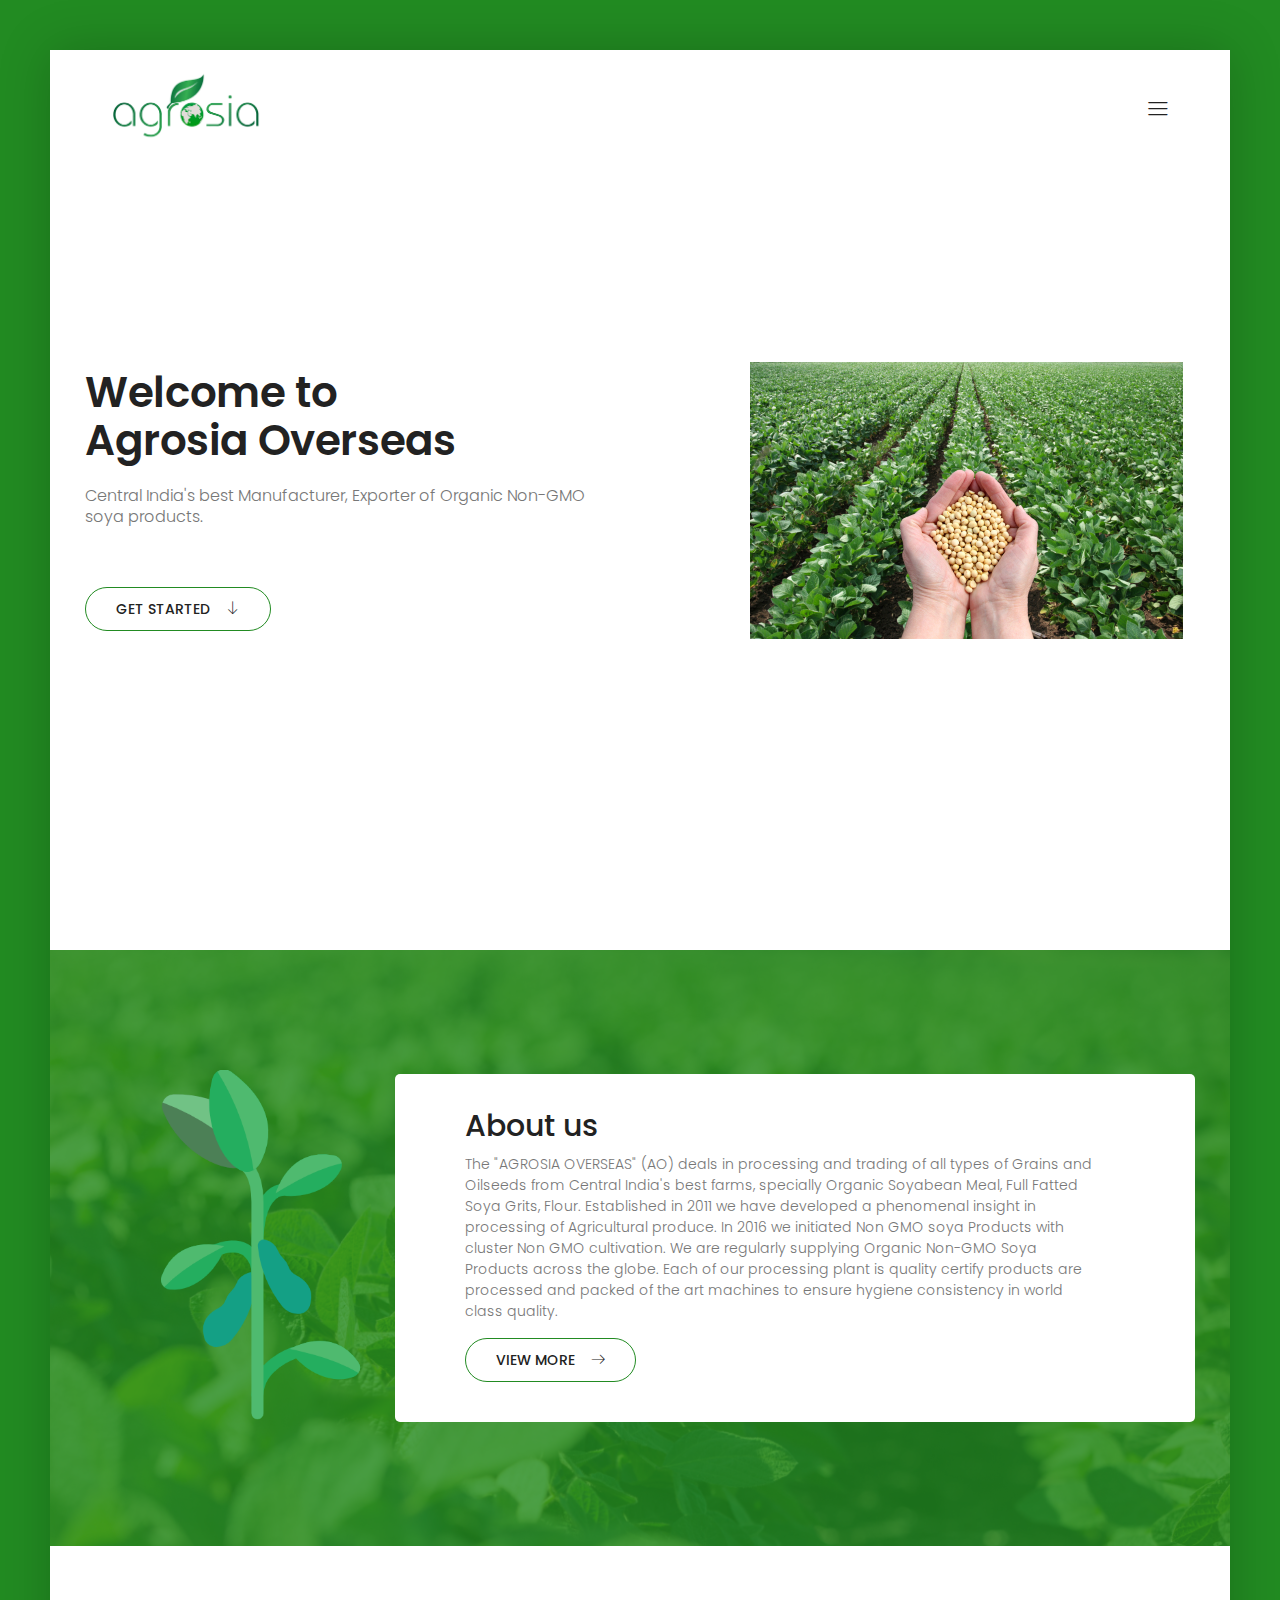
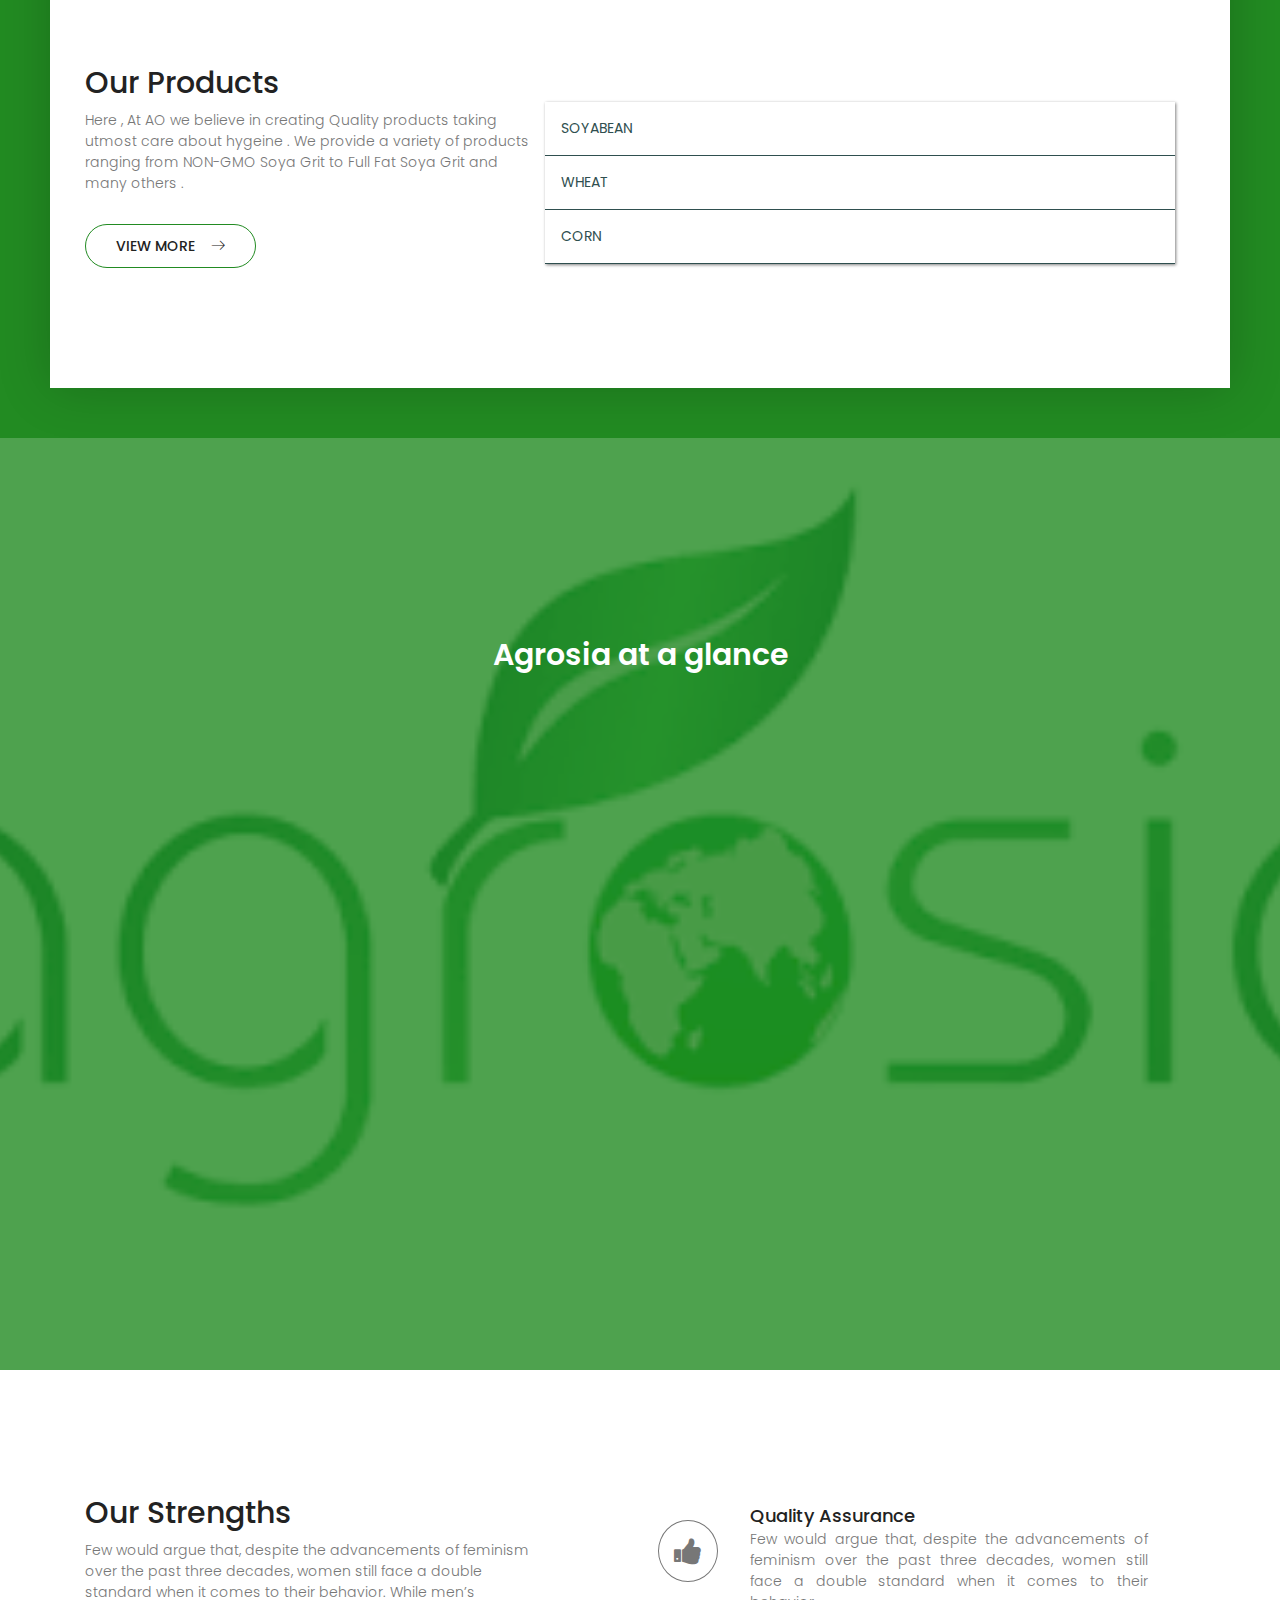
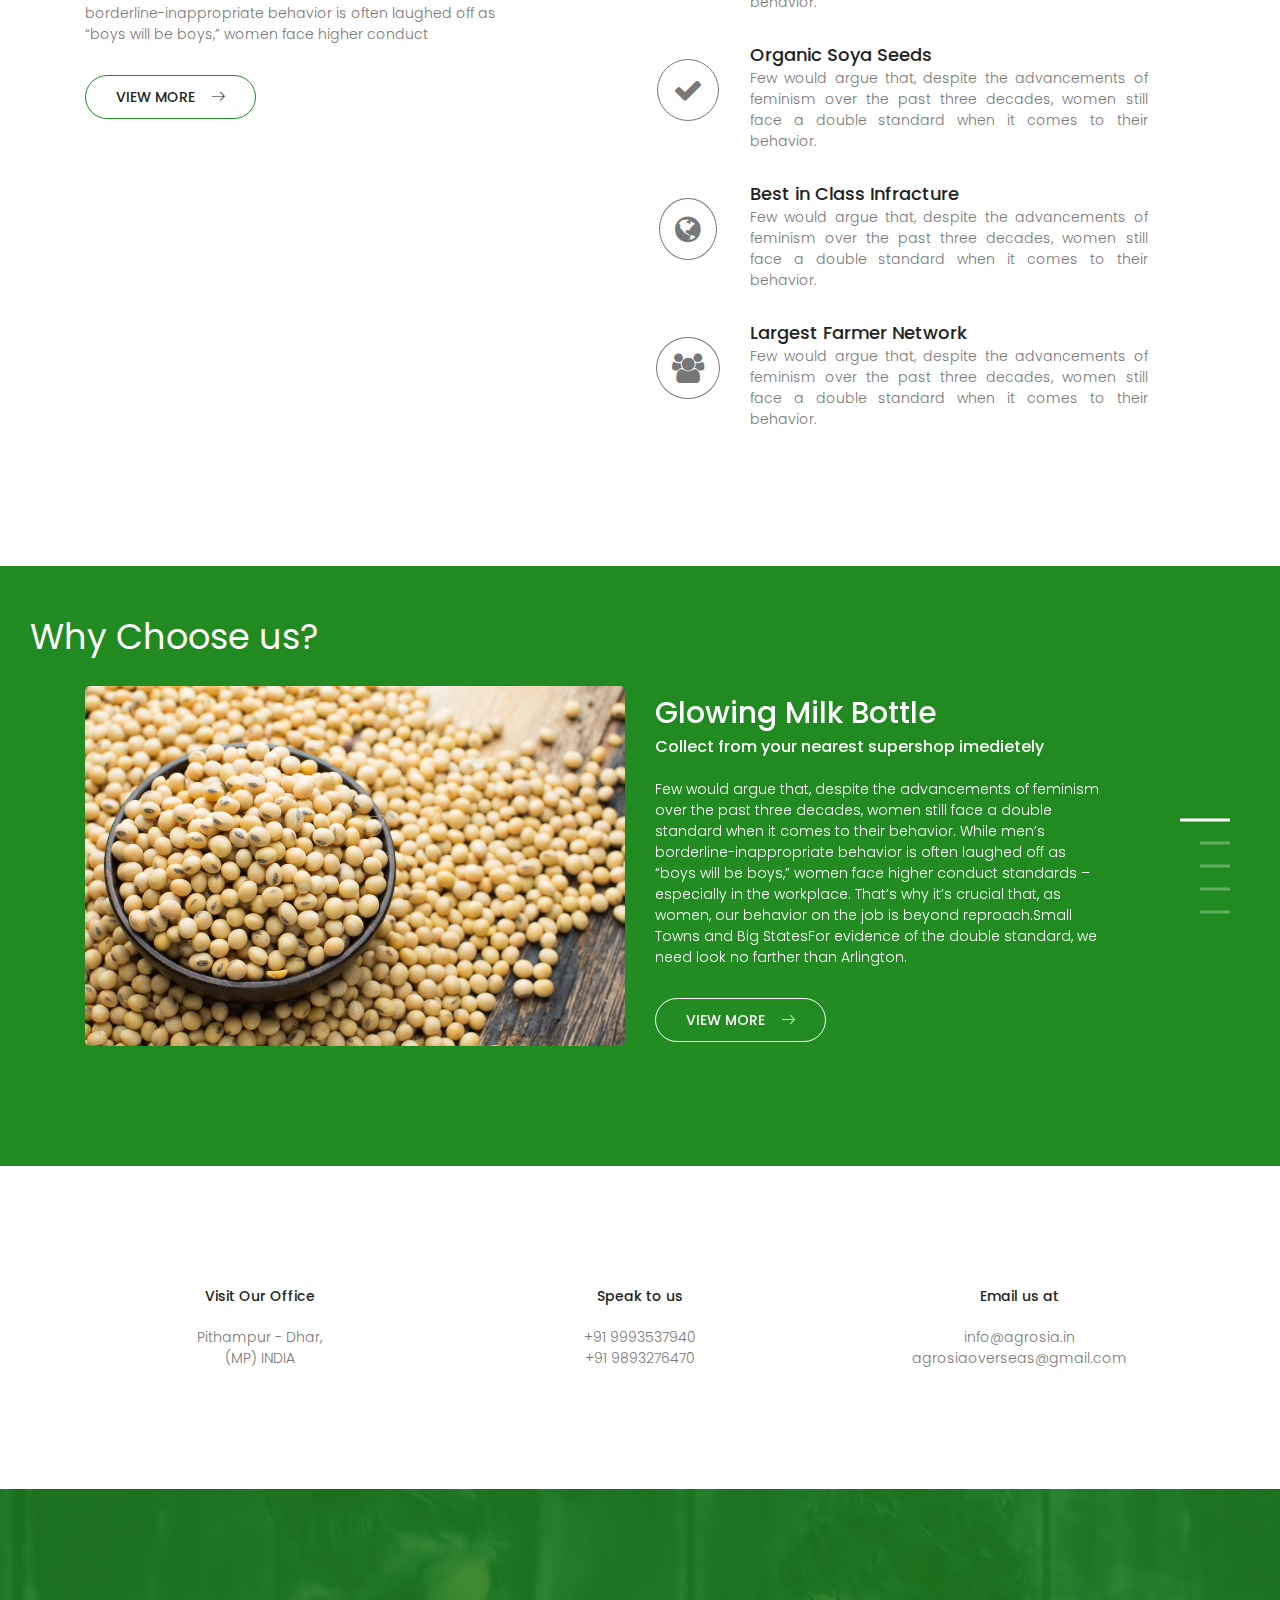
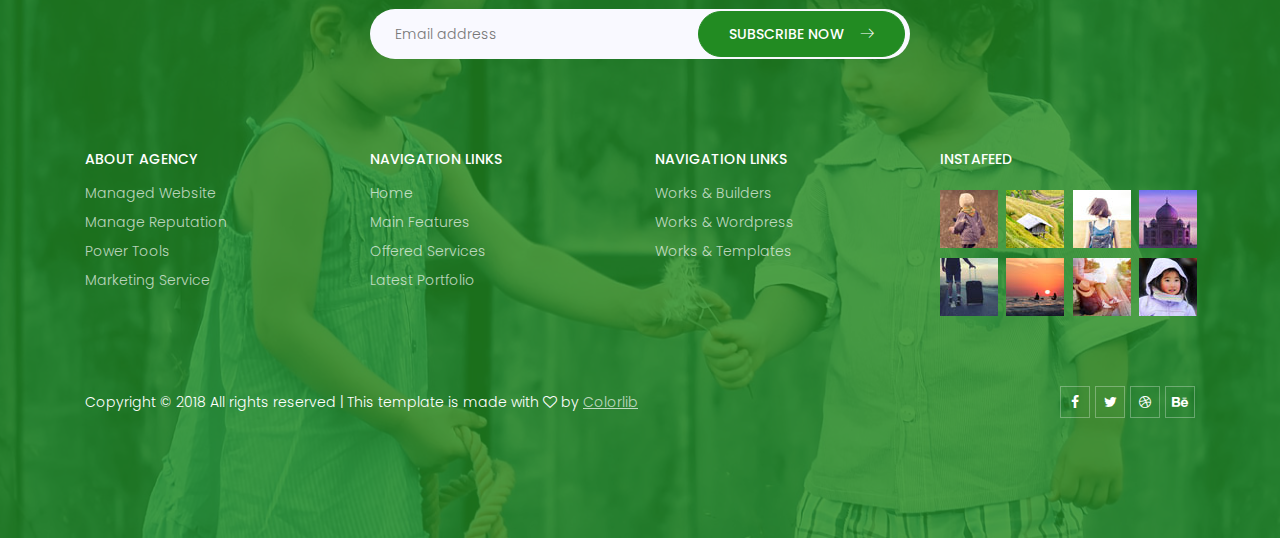
==== index.html @ 0eeaf1f5 "initial change" ====
<!DOCTYPE html>
<html>

<head>
    <!-- Mobile Specific Meta -->
    <meta name="viewport" content="width=device-width, initial-scale=1, user-scalable=0, shrink-to-fit=no">
    <!-- Favicon-->
    <link rel="shortcut icon" href="img/fav.png">
    <!-- Author Meta -->
    <meta name="author" content="CodePixar">
    <!-- Meta Description -->
    <meta name="description" content="">
    <!-- Meta Keyword -->
    <meta name="keywords" content="">
    <!-- meta character set -->
    <meta charset="UTF-8">
    <!-- Site Title -->
    <title>Agrosia Overseas - Organic Soya Products</title>

    <link href="https://fonts.googleapis.com/css?family=Poppins:100,300,500" rel="stylesheet">
    <!--
		CSS
		============================================= -->
    <link rel="stylesheet" href="css/linearicons.css">
    <link rel="stylesheet" href="css/owl.carousel.css">
    <link rel="stylesheet" href="css/font-awesome.min.css">
    <link rel="stylesheet" href="css/nice-select.css">
    <link rel="stylesheet" href="css/magnific-popup.css">
    <link rel="stylesheet" href="css/bootstrap.css">
    <link rel="stylesheet" href="css/main.css">
    <link rel="stylesheet" href="css/styles.css">
</head>

<body class="dup-body">
    <div class="dup-body-wrap">
        <!-- Start Header Area -->
        <header class="default-header">
            <div class="header-wrap">
                <div class="header-top d-flex justify-content-between align-items-center">
                    <div>
                        <a href="index.html"><img src="img/logo/agrosia.png" class="logo" alt=""></a>
                    </div>
                    <div class="main-menubar d-flex align-items-center">
                        <nav class="hide">
                            <a href="index.html">Home</a>
                            <a href="about.html">About us</a>
                            <a href="products.html">Our Products</a>
                            <a href="certifications.html">Certifications</a>
                            <a href="generic.html">Generic</a>
                            <a href="elements.html">Elements</a>
                        </nav>
                        <div class="menu-bar"><span class="lnr lnr-menu"></span></div>
                    </div>
                </div>
            </div>
        </header>
        <!-- End Header Area -->
        <!-- Start Banner Area -->
        <section class="banner-area relative">
            <div class="overlay overlay-bg"></div>
            <div class="container">
                <div class="row fullscreen align-items-center justify-content-between">
                    <div class="col-lg-6 col-md-7 col-sm-8">
                        <div class="banner-content">
                            <h1>Welcome to <br> Agrosia Overseas</h1>
                            <p>Central India's best Manufacturer, Exporter of Organic Non-GMO soya products.</p>
                            <a href="#started" class="primary-btn">Get Started<span class="lnr lnr-arrow-down"></span></a>
                        </div>
                    </div>
                    <div class="col-lg-5 col-md-5 col-sm-4">
                        <img src="img/soyabean/Hand-holding-soybeans.jpg" alt="" class="img-fluid">
                    </div>
                </div>
            </div>
        </section>
        <!-- End Banner Area -->
        <!-- Start studio Area -->
        <section class="section-gap studio-area" id="started">
            <div class="overlay overlay-bg"></div>
            <div class="container">
                <div class="row align-items-center">
                    <div class="col-md-4 col-sm-6 text-center">
                        <div class="studio-thumb">
                            <img src="img/icon/soybean.png" class="img-fluid" alt="">
                        </div>
                    </div>
                    <div class="col-md-8 col-sm-6">
                        <div class="studio-content">
                            <h2>About us</h2>
                            <p>The "AGROSIA OVERSEAS" (AO) deals in processing and trading of all types of Grains and Oilseeds from Central India's best farms, specially Organic Soyabean Meal, Full Fatted Soya Grits, Flour. Established in 2011 we have developed
                                a phenomenal insight in processing of Agricultural produce. In 2016 we initiated Non GMO soya Products with cluster Non GMO cultivation. We are regularly supplying Organic Non-GMO Soya Products across the globe. Each of
                                our processing plant is quality certify products are processed and packed of the art machines to ensure hygiene consistency in world class quality. </p>
                            <a href="about.html" class="primary-btn">View More<span class="lnr lnr-arrow-right"></span></a>
                        </div>
                    </div>
                </div>
            </div>
        </section>
        <!-- End studio Area -->
        <!-- Start Achivement Area -->
        <section class="section-gap achivement-area">
            <div class="container">
                <div class="row align-items-center">
                    <div class="col-lg-5">
                        <div class="achivement-content">
                            <h2>Our Products</h2>
                            <p class="mb-30">Here , At AO we believe in creating Quality products taking utmost care about hygeine . We provide a variety of products ranging from NON-GMO Soya Grit to Full Fat Soya Grit and many others . </p>
                            <a href="products.html" class="primary-btn">View More<span class="lnr lnr-arrow-right"></span></a>
                        </div>
                    </div>
                    <!-- <div class="col-lg-6">
                        <div class="total-achivement">
                            <div class="row">
                                <div class="col-md-4 col-sm-6">
                                    <div class="single-achivement">
                                        <a href="#" class="achivement-link">
                                            <i class="fa fa-behance"></i>
                                        </a>
                                        <h6><a href="#">Full Fat Soya Grits</a></h6>
                                    </div>
                                </div>

                            </div> -->


                    <!---ACCORDION-->
                    <div class="accordion">
                        <div class="accordion-card">
                            <div class="accordion-heading" id='1' onclick="toggleacc(this)">SOYABEAN</div>
                            <div class="accordion-content" id="accordionCard1">
                                <ul>
                                    <li>Full Fat Soya Grits</li>
                                    <hr>
                                    <li>Deffated Soya Grits</li>
                                    <hr>
                                    <li>Full Fat Soya Flour</li>
                                    <hr>
                                    <li>Deffated Soya Flour</li>
                                    <hr>
                                    <li>Organic Soyabean Meal</li>
                                    <hr>
                                    <li>Organic Soyabean Graded</li>
                                    <hr>
                                    <li>Soya Crude Oil</li>
                                    <hr>
                                    <li>Soya Chunks</li>
                                    <hr>
                                    <li>Soya TVP</li>
                                    <hr>
                                    <li>Soya nuggets</li>

                                </ul>
                            </div>
                        </div>
                        <div class="accordion-card">
                            <div class="accordion-heading" id='2' onclick="toggleacc(this)">WHEAT</div>
                            <div class=" accordion-content " id="accordionCard2 ">
                                <ul>
                                    <li>Organic Wheat Grits</li>
                                    <hr>
                                    <li>Organic Wheat Graded</li>
                                    <hr>
                                    <li>Whole Graded Wheat </li>

                                </ul>
                            </div>
                        </div>
                        <div class="accordion-card ">
                            <div class="accordion-heading " id='3' onclick="toggleacc(this)">CORN</div>
                            <div class="accordion-content" id="accordionCard3">
                                <ul>
                                    <li>Corn Grits</li>
                                    <hr>
                                    <li>Crack Corn</li>

                                </ul>
                            </div>
                        </div>

                    </div>
                </div>
            </div>
    </div>
    </section>
    <!-- End Achivement Area -->
    <!-- Start Video Area -->
    <section class="video-area">
        <div class="overlay overlay-bg"></div>
        <div class="container">
            <div class="video-content">
                <h3 class="h2 text-white">Agrosia at a glance</h3><br>
                <iframe width="824" height="472" src="https://www.youtube.com/embed/sKYngL51MMc" frameborder="0" allow="accelerometer; autoplay; encrypted-media; gyroscope; picture-in-picture" allowfullscreen></iframe>
            </div>
        </div>
    </section>
    <!-- End Video Area -->
    <!-- Start Skill Area -->
    <section class="section-gap skill-area">
        <div class="container">
            <div class="row justify-content-between">
                <div class="col-lg-5">
                    <div class="skill-content">
                        <h2>Our Strengths</h2>
                        <p class="mb-30">Few would argue that, despite the advancements of feminism over the past three decades, women still face a double standard when it comes to their behavior. While men’s borderline-inappropriate behavior is often laughed off as “boys
                            will be boys,” women face higher conduct </p>
                        <a href="#" class="primary-btn">View More<span class="lnr lnr-arrow-right"></span></a>
                        <br><br>
                    </div>
                </div>
                <div class="col-lg-6">
                    <div class="row">
                        <div class='box-hov'>
                            <div class="col-lg-2 col-3" style="padding: 0px;text-align: center;padding-top: 30px">
                                <span style="padding: 15px;border: 1px solid;border-radius: 50%;font-size: 30px" class="fa fa-thumbs-up icon-hov"></span>
                            </div>
                            <div class="col-lg-9 col-9" style="text-align:justify">
                                <div style="display:flex;padding-top: 12px;">
                                    <h4>Quality Assurance</h4>
                                </div>
                                <p>Few would argue that, despite the advancements of feminism over the past three decades, women still face a double standard when it comes to their behavior.</p>
                            </div>
                        </div>

                        <div class='box-hov'>
                            <div class="col-lg-2 col-3" style="padding: 0px;text-align: center;padding-top: 30px">
                                <span style="padding: 15px;border: 1px solid;border-radius: 50%;font-size: 30px" class="fa fa-check icon-hov"></span>
                            </div>
                            <div class="col-lg-9 col-9" style="text-align:justify">
                                <div style="display:flex;padding-top: 12px;">
                                    <h4>Organic Soya Seeds</h4>
                                </div>
                                <p>Few would argue that, despite the advancements of feminism over the past three decades, women still face a double standard when it comes to their behavior.</p>
                            </div>
                        </div>

                        <div class='box-hov'>
                            <div class="col-lg-2 col-3" style="padding: 0px;text-align: center;padding-top: 30px">
                                <span style="padding: 15px;border: 1px solid;border-radius: 50%;font-size: 30px" class="fa fa-globe icon-hov"></span>
                            </div>
                            <div class="col-lg-9 col-9" style="text-align:justify">
                                <div style="display:flex;padding-top: 12px;">
                                    <h4>Best in Class Infracture</h4>
                                </div>
                                <p>Few would argue that, despite the advancements of feminism over the past three decades, women still face a double standard when it comes to their behavior.</p>
                            </div>
                        </div>

                        <div class='box-hov'>
                            <div class="col-lg-2 col-3" style="padding: 0px;text-align: center;padding-top: 30px">
                                <span style="padding: 15px;border: 1px solid;border-radius: 50%;font-size: 30px" class="fa fa-group icon-hov"></span>
                            </div>
                            <div class="col-lg-9 col-9" style="text-align:justify">
                                <div style="display:flex;padding-top: 12px;">
                                    <h4>Largest Farmer Network</h4>
                                </div>
                                <p>Few would argue that, despite the advancements of feminism over the past three decades, women still face a double standard when it comes to their behavior.</p>
                            </div>
                        </div>
                    </div>
                </div>
            </div>
        </div>
    </section>
    <!-- End Skill Area -->
    <!-- Start Carousel Area -->
    <section class="section-gap carousel-area">
        <div class="overlay overlay-bg heading-choose">Why Choose us?</div>
        <div class="active-bottle-carousel">
            <div class="item">
                <div class="container">
                    <div class="row align-items-center">
                        <div class="col-xl-6 col-md-4">
                            <div class="carousel-thumb">
                                <img src="img/soyabean/close-up-soy-beans.jpg" alt="" class="img-fluid">
                            </div>
                        </div>
                        <div class="col-xl-5 col">
                            <div class="carousel-content">
                                <h2 class="text-white">Glowing Milk Bottle</h2>
                                <h5 class="text-white mb-20">Collect from your nearest supershop imedietely</h5>
                                <p class="text-white mb-30">Few would argue that, despite the advancements of feminism over the past three decades, women still face a double standard when it comes to their behavior. While men’s borderline-inappropriate behavior is often laughed
                                    off as “boys will be boys,” women face higher conduct standards – especially in the workplace. That’s why it’s crucial that, as women, our behavior on the job is beyond reproach.Small Towns and Big StatesFor evidence
                                    of the double standard, we need look no farther than Arlington.</p>
                                <a href="#" class="primary-btn white">View More<span class="lnr lnr-arrow-right"></span></a>
                            </div>
                        </div>
                    </div>
                </div>
            </div>
            <div class="item">
                <div class="container">
                    <div class="row align-items-center">
                        <div class="col-xl-6 col-md-4">
                            <div class="carousel-thumb">
                                <img src="img/soyabean/close-up-soy-beans.jpg" alt="" class="img-fluid">
                            </div>
                        </div>
                        <div class="col-xl-5 col">
                            <div class="carousel-content">
                                <h2 class="text-white">Glowing Milk Bottle</h2>
                                <h5 class="text-white mb-20">Collect from your nearest supershop imedietely</h5>
                                <p class="text-white mb-30">Few would argue that, despite the advancements of feminism over the past three decades, women still face a double standard when it comes to their behavior. While men’s borderline-inappropriate behavior is often laughed
                                    off as “boys will be boys,” women face higher conduct standards – especially in the workplace. That’s why it’s crucial that, as women, our behavior on the job is beyond reproach.Small Towns and Big StatesFor evidence
                                    of the double standard, we need look no farther than Arlington.</p>
                                <a href="#" class="primary-btn white">View More<span class="lnr lnr-arrow-right"></span></a>
                            </div>
                        </div>
                    </div>
                </div>
            </div>
            <div class="item">
                <div class="container">
                    <div class="row align-items-center">
                        <div class="col-xl-6 col-md-4">
                            <div class="carousel-thumb">
                                <img src="img/soyabean/close-up-soy-beans.jpg" alt="" class="img-fluid">
                            </div>
                        </div>
                        <div class="col-xl-5 col">
                            <div class="carousel-content">
                                <h2 class="text-white">Glowing Milk Bottle</h2>
                                <h5 class="text-white mb-20">Collect from your nearest supershop imedietely</h5>
                                <p class="text-white mb-30">Few would argue that, despite the advancements of feminism over the past three decades, women still face a double standard when it comes to their behavior. While men’s borderline-inappropriate behavior is often laughed
                                    off as “boys will be boys,” women face higher conduct standards – especially in the workplace. That’s why it’s crucial that, as women, our behavior on the job is beyond reproach.Small Towns and Big StatesFor evidence
                                    of the double standard, we need look no farther than Arlington.</p>
                                <a href="#" class="primary-btn white">View More<span class="lnr lnr-arrow-right"></span></a>
                            </div>
                        </div>
                    </div>
                </div>
            </div>
            <div class="item">
                <div class="container">
                    <div class="row align-items-center">
                        <div class="col-xl-6 col-md-4">
                            <div class="carousel-thumb">
                                <img src="img/soyabean/close-up-soy-beans.jpg" alt="" class="img-fluid">
                            </div>
                        </div>
                        <div class="col-xl-5 col">
                            <div class="carousel-content">
                                <h2 class="text-white">Glowing Milk Bottle</h2>
                                <h5 class="text-white mb-20">Collect from your nearest supershop imedietely</h5>
                                <p class="text-white mb-30">Few would argue that, despite the advancements of feminism over the past three decades, women still face a double standard when it comes to their behavior. While men’s borderline-inappropriate behavior is often laughed
                                    off as “boys will be boys,” women face higher conduct standards – especially in the workplace. That’s why it’s crucial that, as women, our behavior on the job is beyond reproach.Small Towns and Big StatesFor evidence
                                    of the double standard, we need look no farther than Arlington.</p>
                                <a href="#" class="primary-btn white">View More<span class="lnr lnr-arrow-right"></span></a>
                            </div>
                        </div>
                    </div>
                </div>
            </div>
            <div class="item">
                <div class="container">
                    <div class="row align-items-center">
                        <div class="col-xl-6 col-md-4">
                            <div class="carousel-thumb">
                                <img src="img/soyabean/close-up-soy-beans.jpg" alt="" class="img-fluid">
                            </div>
                        </div>
                        <div class="col-xl-5 col">
                            <div class="carousel-content">
                                <h2 class="text-white">Glowing Milk Bottle</h2>
                                <h5 class="text-white mb-20">Collect from your nearest supershop imedietely</h5>
                                <p class="text-white mb-30">Few would argue that, despite the advancements of feminism over the past three decades, women still face a double standard when it comes to their behavior. While men’s borderline-inappropriate behavior is often laughed
                                    off as “boys will be boys,” women face higher conduct standards – especially in the workplace. That’s why it’s crucial that, as women, our behavior on the job is beyond reproach.Small Towns and Big StatesFor evidence
                                    of the double standard, we need look no farther than Arlington.</p>
                                <a href="#" class="primary-btn white">View More<span class="lnr lnr-arrow-right"></span></a>
                            </div>
                        </div>
                    </div>
                </div>
            </div>


        </div>
    </section>
    <!-- End Carousel Area -->

    <!-- Start Contact Area -->
    <section class="contact-area">
        <div class="container">
            <div class="row">
                <div class="col-lg-4 col-md-6">
                    <div class="single-address text-center">
                        <h6>Visit Our Office</h6>
                        <p>Pithampur - Dhar,<br>(MP) INDIA</p>
                    </div>
                </div>
                <div class="col-lg-4 col-md-6">
                    <div class="single-address text-center">
                        <h6>Speak to us</h6>
                        <p><a href="tel:+91 9993537940">+91 9993537940</a> <br><a href="tel:+91 9893276470">+91 9893276470</a></p>
                    </div>
                </div>
                <div class="col-lg-4 col-md-6">
                    <div class="single-address text-center">
                        <h6>Email us at</h6>
                        <p><a href="mailto:info@agrosia.in">info@agrosia.in</a> <br>
                            <a href="mailto:agrosiaoverseas@gmail.com">agrosiaoverseas@gmail.com</a> <br>
                    </div>
                </div>
            </div>
        </div>
    </section>
    <!-- End Contact Area -->

    <!-- Start Subscription Area -->

    <!-- End Subscription Area -->

    <!-- Strat Footer Area -->
    <footer class="section-gap footer-widget-area">
        <div class="overlay overlay-bg"></div>
        <div class="container">
            <div class="subscription-area">
                <div class="row justify-content-center">
                    <div class="col-lg-6">
                        <div id="mc_embed_signup">
                            <form target="_blank" novalidate action="https://spondonit.us12.list-manage.com/subscribe/post?u=1462626880ade1ac87bd9c93a&id=92a4423d01" method="get" class="subscription relative">
                                <input type="email" name="EMAIL" placeholder="Email address" onfocus="this.placeholder = ''" onblur="this.placeholder = 'Email address'" required>
                                <div style="position: absolute; left: -5000px;">
                                    <input type="text" name="b_36c4fd991d266f23781ded980_aefe40901a" tabindex="-1" value="">
                                </div>
                                <button class="primary-btn">Subscribe now<span class="lnr lnr-arrow-right"></span></button>
                                <div class="info"></div>
                            </form>
                        </div>
                    </div>
                </div>
            </div>
            <div class="row">
                <div class="col-lg-3 col-sm-6">
                    <div class="single-footer-widget">
                        <h6 class="text-white text-uppercase mb-20">About Agency</h6>
                        <ul class="footer-nav">
                            <li><a href="#">Managed Website</a></li>
                            <li><a href="#">Manage Reputation</a></li>
                            <li><a href="#">Power Tools</a></li>
                            <li><a href="#">Marketing Service</a></li>
                        </ul>
                    </div>
                </div>
                <div class="col-lg-3 col-sm-6">
                    <div class="single-footer-widget">
                        <h6 class="text-white text-uppercase mb-20">Navigation Links</h6>
                        <ul class="footer-nav">
                            <li><a href="#">Home</a></li>
                            <li><a href="#">Main Features</a></li>
                            <li><a href="#">Offered Services</a></li>
                            <li><a href="#">Latest Portfolio</a></li>
                        </ul>
                    </div>
                </div>
                <div class="col-lg-3 col-sm-6">
                    <div class="single-footer-widget">
                        <h6 class="text-white text-uppercase mb-20">Navigation Links</h6>
                        <ul class="footer-nav">
                            <li><a href="#">Works & Builders</a></li>
                            <li><a href="#">Works & Wordpress</a></li>
                            <li><a href="#">Works & Templates</a></li>
                        </ul>
                    </div>
                </div>

                <div class="col-lg-3 col-sm-6">
                    <div class="single-footer-widget">
                        <h6 class="text-white text-uppercase mb-20">Instafeed</h6>
                        <ul class="instafeed d-flex flex-wrap">
                            <li><img src="img/i1.jpg" alt=""></li>
                            <li><img src="img/i2.jpg" alt=""></li>
                            <li><img src="img/i3.jpg" alt=""></li>
                            <li><img src="img/i4.jpg" alt=""></li>
                            <li><img src="img/i5.jpg" alt=""></li>
                            <li><img src="img/i6.jpg" alt=""></li>
                            <li><img src="img/i7.jpg" alt=""></li>
                            <li><img src="img/i8.jpg" alt=""></li>
                        </ul>
                    </div>
                </div>
            </div>
            <div class="footer-bottom d-flex justify-content-between align-items-center flex-wrap">
                <p class="footer-text m-0">Copyright &copy; 2018 All rights reserved | This template is made with <i class="fa fa-heart-o" aria-hidden="true"></i> by <a href="https://colorlib.com/">Colorlib</a></p>
                <div class="footer-social d-flex align-items-center">
                    <a href="#"><i class="fa fa-facebook"></i></a>
                    <a href="#"><i class="fa fa-twitter"></i></a>
                    <a href="#"><i class="fa fa-dribbble"></i></a>
                    <a href="#"><i class="fa fa-behance"></i></a>
                </div>
            </div>
        </div>
    </footer>
    <!-- End Footer Area -->
    </div>

    <script src="js/vendor/jquery-2.2.4.min.js"></script>
    <script src="https://cdnjs.cloudflare.com/ajax/libs/popper.js/1.11.0/umd/popper.min.js" integrity="sha384-b/U6ypiBEHpOf/4+1nzFpr53nxSS+GLCkfwBdFNTxtclqqenISfwAzpKaMNFNmj4" crossorigin="anonymous"></script>
    <script src="js/vendor/bootstrap.min.js"></script>
    <script src="js/jquery.ajaxchimp.min.js"></script>
    <script src="js/owl.carousel.min.js"></script>
    <script src="js/jquery.nice-select.min.js"></script>
    <script src="js/jquery.magnific-popup.min.js"></script>
    <script src="js/main.js"></script>
    <script src="js/styles.js"></script>
</body>

</html>
---- css/linearicons.css ----
@font-face {
	font-family: 'Linearicons-Free';
	src:url('../fonts/Linearicons-Free.eot?w118d');
	src:url('../fonts/Linearicons-Free.eot?#iefixw118d') format('embedded-opentype'),
		url('../fonts/Linearicons-Free.woff2?w118d') format('woff2'),
		url('../fonts/Linearicons-Free.woff?w118d') format('woff'),
		url('../fonts/Linearicons-Free.ttf?w118d') format('truetype'),
		url('../fonts/Linearicons-Free.svg?w118d#Linearicons-Free') format('svg');
	font-weight: normal;
	font-style: normal;
}

.lnr {
	font-family: 'Linearicons-Free';
	speak: none;
	font-style: normal;
	font-weight: normal;
	font-variant: normal;
	text-transform: none;
	line-height: 1;

	/* Better Font Rendering =========== */
	-webkit-font-smoothing: antialiased;
	-moz-osx-font-smoothing: grayscale;
}

.lnr-home:before {
	content: "\e800";
}
.lnr-apartment:before {
	content: "\e801";
}
.lnr-pencil:before {
	content: "\e802";
}
.lnr-magic-wand:before {
	content: "\e803";
}
.lnr-drop:before {
	content: "\e804";
}
.lnr-lighter:before {
	content: "\e805";
}
.lnr-poop:before {
	content: "\e806";
}
.lnr-sun:before {
	content: "\e807";
}
.lnr-moon:before {
	content: "\e808";
}
.lnr-cloud:before {
	content: "\e809";
}
.lnr-cloud-upload:before {
	content: "\e80a";
}
.lnr-cloud-download:before {
	content: "\e80b";
}
.lnr-cloud-sync:before {
	content: "\e80c";
}
.lnr-cloud-check:before {
	content: "\e80d";
}
.lnr-database:before {
	content: "\e80e";
}
.lnr-lock:before {
	content: "\e80f";
}
.lnr-cog:before {
	content: "\e810";
}
.lnr-trash:before {
	content: "\e811";
}
.lnr-dice:before {
	content: "\e812";
}
.lnr-heart:before {
	content: "\e813";
}
.lnr-star:before {
	content: "\e814";
}
.lnr-star-half:before {
	content: "\e815";
}
.lnr-star-empty:before {
	content: "\e816";
}
.lnr-flag:before {
	content: "\e817";
}
.lnr-envelope:before {
	content: "\e818";
}
.lnr-paperclip:before {
	content: "\e819";
}
.lnr-inbox:before {
	content: "\e81a";
}
.lnr-eye:before {
	content: "\e81b";
}
.lnr-printer:before {
	content: "\e81c";
}
.lnr-file-empty:before {
	content: "\e81d";
}
.lnr-file-add:before {
	content: "\e81e";
}
.lnr-enter:before {
	content: "\e81f";
}
.lnr-exit:before {
	content: "\e820";
}
.lnr-graduation-hat:before {
	content: "\e821";
}
.lnr-license:before {
	content: "\e822";
}
.lnr-music-note:before {
	content: "\e823";
}
.lnr-film-play:before {
	content: "\e824";
}
.lnr-camera-video:before {
	content: "\e825";
}
.lnr-camera:before {
	content: "\e826";
}
.lnr-picture:before {
	content: "\e827";
}
.lnr-book:before {
	content: "\e828";
}
.lnr-bookmark:before {
	content: "\e829";
}
.lnr-user:before {
	content: "\e82a";
}
.lnr-users:before {
	content: "\e82b";
}
.lnr-shirt:before {
	content: "\e82c";
}
.lnr-store:before {
	content: "\e82d";
}
.lnr-cart:before {
	content: "\e82e";
}
.lnr-tag:before {
	content: "\e82f";
}
.lnr-phone-handset:before {
	content: "\e830";
}
.lnr-phone:before {
	content: "\e831";
}
.lnr-pushpin:before {
	content: "\e832";
}
.lnr-map-marker:before {
	content: "\e833";
}
.lnr-map:before {
	content: "\e834";
}
.lnr-location:before {
	content: "\e835";
}
.lnr-calendar-full:before {
	content: "\e836";
}
.lnr-keyboard:before {
	content: "\e837";
}
.lnr-spell-check:before {
	content: "\e838";
}
.lnr-screen:before {
	content: "\e839";
}
.lnr-smartphone:before {
	content: "\e83a";
}
.lnr-tablet:before {
	content: "\e83b";
}
.lnr-laptop:before {
	content: "\e83c";
}
.lnr-laptop-phone:before {
	content: "\e83d";
}
.lnr-power-switch:before {
	content: "\e83e";
}
.lnr-bubble:before {
	content: "\e83f";
}
.lnr-heart-pulse:before {
	content: "\e840";
}
.lnr-construction:before {
	content: "\e841";
}
.lnr-pie-chart:before {
	content: "\e842";
}
.lnr-chart-bars:before {
	content: "\e843";
}
.lnr-gift:before {
	content: "\e844";
}
.lnr-diamond:before {
	content: "\e845";
}
.lnr-linearicons:before {
	content: "\e846";
}
.lnr-dinner:before {
	content: "\e847";
}
.lnr-coffee-cup:before {
	content: "\e848";
}
.lnr-leaf:before {
	content: "\e849";
}
.lnr-paw:before {
	content: "\e84a";
}
.lnr-rocket:before {
	content: "\e84b";
}
.lnr-briefcase:before {
	content: "\e84c";
}
.lnr-bus:before {
	content: "\e84d";
}
.lnr-car:before {
	content: "\e84e";
}
.lnr-train:before {
	content: "\e84f";
}
.lnr-bicycle:before {
	content: "\e850";
}
.lnr-wheelchair:before {
	content: "\e851";
}
.lnr-select:before {
	content: "\e852";
}
.lnr-earth:before {
	content: "\e853";
}
.lnr-smile:before {
	content: "\e854";
}
.lnr-sad:before {
	content: "\e855";
}
.lnr-neutral:before {
	content: "\e856";
}
.lnr-mustache:before {
	content: "\e857";
}
.lnr-alarm:before {
	content: "\e858";
}
.lnr-bullhorn:before {
	content: "\e859";
}
.lnr-volume-high:before {
	content: "\e85a";
}
.lnr-volume-medium:before {
	content: "\e85b";
}
.lnr-volume-low:before {
	content: "\e85c";
}
.lnr-volume:before {
	content: "\e85d";
}
.lnr-mic:before {
	content: "\e85e";
}
.lnr-hourglass:before {
	content: "\e85f";
}
.lnr-undo:before {
	content: "\e860";
}
.lnr-redo:before {
	content: "\e861";
}
.lnr-sync:before {
	content: "\e862";
}
.lnr-history:before {
	content: "\e863";
}
.lnr-clock:before {
	content: "\e864";
}
.lnr-download:before {
	content: "\e865";
}
.lnr-upload:before {
	content: "\e866";
}
.lnr-enter-down:before {
	content: "\e867";
}
.lnr-exit-up:before {
	content: "\e868";
}
.lnr-bug:before {
	content: "\e869";
}
.lnr-code:before {
	content: "\e86a";
}
.lnr-link:before {
	content: "\e86b";
}
.lnr-unlink:before {
	content: "\e86c";
}
.lnr-thumbs-up:before {
	content: "\e86d";
}
.lnr-thumbs-down:before {
	content: "\e86e";
}
.lnr-magnifier:before {
	content: "\e86f";
}
.lnr-cross:before {
	content: "\e870";
}
.lnr-menu:before {
	content: "\e871";
}
.lnr-list:before {
	content: "\e872";
}
.lnr-chevron-up:before {
	content: "\e873";
}
.lnr-chevron-down:before {
	content: "\e874";
}
.lnr-chevron-left:before {
	content: "\e875";
}
.lnr-chevron-right:before {
	content: "\e876";
}
.lnr-arrow-up:before {
	content: "\e877";
}
.lnr-arrow-down:before {
	content: "\e878";
}
.lnr-arrow-left:before {
	content: "\e879";
}
.lnr-arrow-right:before {
	content: "\e87a";
}
.lnr-move:before {
	content: "\e87b";
}
.lnr-warning:before {
	content: "\e87c";
}
.lnr-question-circle:before {
	content: "\e87d";
}
.lnr-menu-circle:before {
	content: "\e87e";
}
.lnr-checkmark-circle:before {
	content: "\e87f";
}
.lnr-cross-circle:before {
	content: "\e880";
}
.lnr-plus-circle:before {
	content: "\e881";
}
.lnr-circle-minus:before {
	content: "\e882";
}
.lnr-arrow-up-circle:before {
	content: "\e883";
}
.lnr-arrow-down-circle:before {
	content: "\e884";
}
.lnr-arrow-left-circle:before {
	content: "\e885";
}
.lnr-arrow-right-circle:before {
	content: "\e886";
}
.lnr-chevron-up-circle:before {
	content: "\e887";
}
.lnr-chevron-down-circle:before {
	content: "\e888";
}
.lnr-chevron-left-circle:before {
	content: "\e889";
}
.lnr-chevron-right-circle:before {
	content: "\e88a";
}
.lnr-crop:before {
	content: "\e88b";
}
.lnr-frame-expand:before {
	content: "\e88c";
}
.lnr-frame-contract:before {
	content: "\e88d";
}
.lnr-layers:before {
	content: "\e88e";
}
.lnr-funnel:before {
	content: "\e88f";
}
.lnr-text-format:before {
	content: "\e890";
}
.lnr-text-format-remove:before {
	content: "\e891";
}
.lnr-text-size:before {
	content: "\e892";
}
.lnr-bold:before {
	content: "\e893";
}
.lnr-italic:before {
	content: "\e894";
}
.lnr-underline:before {
	content: "\e895";
}
.lnr-strikethrough:before {
	content: "\e896";
}
.lnr-highlight:before {
	content: "\e897";
}
.lnr-text-align-left:before {
	content: "\e898";
}
.lnr-text-align-center:before {
	content: "\e899";
}
.lnr-text-align-right:before {
	content: "\e89a";
}
.lnr-text-align-justify:before {
	content: "\e89b";
}
.lnr-line-spacing:before {
	content: "\e89c";
}
.lnr-indent-increase:before {
	content: "\e89d";
}
.lnr-indent-decrease:before {
	content: "\e89e";
}
.lnr-pilcrow:before {
	content: "\e89f";
}
.lnr-direction-ltr:before {
	content: "\e8a0";
}
.lnr-direction-rtl:before {
	content: "\e8a1";
}
.lnr-page-break:before {
	content: "\e8a2";
}
.lnr-sort-alpha-asc:before {
	content: "\e8a3";
}
.lnr-sort-amount-asc:before {
	content: "\e8a4";
}
.lnr-hand:before {
	content: "\e8a5";
}
.lnr-pointer-up:before {
	content: "\e8a6";
}
.lnr-pointer-right:before {
	content: "\e8a7";
}
.lnr-pointer-down:before {
	content: "\e8a8";
}
.lnr-pointer-left:before {
	content: "\e8a9";
}
---- css/nice-select.css ----
.nice-select {
  -webkit-tap-highlight-color: transparent;
  background-color: #fff;
  border-radius: 5px;
  border: solid 1px #e8e8e8;
  box-sizing: border-box;
  clear: both;
  cursor: pointer;
  display: block;
  float: left;
  font-family: inherit;
  font-size: 14px;
  font-weight: normal;
  height: 42px;
  line-height: 40px;
  outline: none;
  padding-left: 18px;
  padding-right: 30px;
  position: relative;
  text-align: left !important;
  -webkit-transition: all 0.2s ease-in-out;
  transition: all 0.2s ease-in-out;
  -webkit-user-select: none;
     -moz-user-select: none;
      -ms-user-select: none;
          user-select: none;
  white-space: nowrap;
  width: auto; }
  .nice-select:hover {
    border-color: #dbdbdb; }
  .nice-select:active, .nice-select.open, .nice-select:focus {
    border-color: #999; }
  .nice-select:after {
    border-bottom: 2px solid #999;
    border-right: 2px solid #999;
    content: '';
    display: block;
    height: 5px;
    margin-top: -4px;
    pointer-events: none;
    position: absolute;
    right: 12px;
    top: 50%;
    -webkit-transform-origin: 66% 66%;
        -ms-transform-origin: 66% 66%;
            transform-origin: 66% 66%;
    -webkit-transform: rotate(45deg);
        -ms-transform: rotate(45deg);
            transform: rotate(45deg);
    -webkit-transition: all 0.15s ease-in-out;
    transition: all 0.15s ease-in-out;
    width: 5px; }
  .nice-select.open:after {
    -webkit-transform: rotate(-135deg);
        -ms-transform: rotate(-135deg);
            transform: rotate(-135deg); }
  .nice-select.open .list {
    opacity: 1;
    pointer-events: auto;
    -webkit-transform: scale(1) translateY(0);
        -ms-transform: scale(1) translateY(0);
            transform: scale(1) translateY(0); }
  .nice-select.disabled {
    border-color: #ededed;
    color: #999;
    pointer-events: none; }
    .nice-select.disabled:after {
      border-color: #cccccc; }
  .nice-select.wide {
    width: 100%; }
    .nice-select.wide .list {
      left: 0 !important;
      right: 0 !important; }
  .nice-select.right {
    float: right; }
    .nice-select.right .list {
      left: auto;
      right: 0; }
  .nice-select.small {
    font-size: 12px;
    height: 36px;
    line-height: 34px; }
    .nice-select.small:after {
      height: 4px;
      width: 4px; }
    .nice-select.small .option {
      line-height: 34px;
      min-height: 34px; }
  .nice-select .list {
    background-color: #fff;
    border-radius: 5px;
    box-shadow: 0 0 0 1px rgba(68, 68, 68, 0.11);
    box-sizing: border-box;
    margin-top: 4px;
    opacity: 0;
    overflow: hidden;
    padding: 0;
    pointer-events: none;
    position: absolute;
    top: 100%;
    left: 0;
    -webkit-transform-origin: 50% 0;
        -ms-transform-origin: 50% 0;
            transform-origin: 50% 0;
    -webkit-transform: scale(0.75) translateY(-21px);
        -ms-transform: scale(0.75) translateY(-21px);
            transform: scale(0.75) translateY(-21px);
    -webkit-transition: all 0.2s cubic-bezier(0.5, 0, 0, 1.25), opacity 0.15s ease-out;
    transition: all 0.2s cubic-bezier(0.5, 0, 0, 1.25), opacity 0.15s ease-out;
    z-index: 9; }
    .nice-select .list:hover .option:not(:hover) {
      background-color: transparent !important; }
  .nice-select .option {
    cursor: pointer;
    font-weight: 400;
    line-height: 40px;
    list-style: none;
    min-height: 40px;
    outline: none;
    padding-left: 18px;
    padding-right: 29px;
    text-align: left;
    -webkit-transition: all 0.2s;
    transition: all 0.2s; }
    .nice-select .option:hover, .nice-select .option.focus, .nice-select .option.selected.focus {
      background-color: #f6f6f6; }
    .nice-select .option.selected {
      font-weight: bold; }
    .nice-select .option.disabled {
      background-color: transparent;
      color: #999;
      cursor: default; }

.no-csspointerevents .nice-select .list {
  display: none; }

.no-csspointerevents .nice-select.open .list {
  display: block; }
---- css/main.css ----
/*--------------------------- Color variations ----------------------*/


/* Medium Layout: 1280px */


/* Tablet Layout: 768px */


/* Mobile Layout: 320px */


/* Wide Mobile Layout: 480px */


/* =================================== */


/*  Basic Style 
/* =================================== */

::-moz-selection {
    /* Code for Firefox */
    background-color: forestgreen;
    color: #fff;
}

::selection {
    background-color: forestgreen;
    color: #fff;
}

::-webkit-input-placeholder {
    /* WebKit, Blink, Edge */
    color: #777777;
    font-weight: 300;
}

:-moz-placeholder {
    /* Mozilla Firefox 4 to 18 */
    color: #777777;
    opacity: 1;
    font-weight: 300;
}

::-moz-placeholder {
    /* Mozilla Firefox 19+ */
    color: #777777;
    opacity: 1;
    font-weight: 300;
}

:-ms-input-placeholder {
    /* Internet Explorer 10-11 */
    color: #777777;
    font-weight: 300;
}

::-ms-input-placeholder {
    /* Microsoft Edge */
    color: #777777;
    font-weight: 300;
}

html {
    scroll-behavior: smooth;
}

body {
    color: #777777;
    font-family: "Poppins", sans-serif;
    font-size: 14px;
    font-weight: 300;
    line-height: 1.5em;
    position: relative;
}

ol,
ul {
    margin: 0;
    padding: 0;
    list-style: none;
}

select {
    display: block;
}

figure {
    margin: 0;
}

a {
    -webkit-transition: all 0.3s ease 0s;
    -moz-transition: all 0.3s ease 0s;
    -o-transition: all 0.3s ease 0s;
    transition: all 0.3s ease 0s;
}

iframe {
    border: 0;
}

a,
a:focus,
a:hover {
    text-decoration: none;
    outline: 0;
    color: #777777;
}

.btn.active.focus,
.btn.active:focus,
.btn.focus,
.btn.focus:active,
.btn:active:focus,
.btn:focus {
    text-decoration: none;
    outline: 0;
}

.card-panel {
    margin: 0;
    padding: 60px;
}


/**
 *  Typography
 *
 **/

.btn i,
.btn-large i,
.btn-floating i,
.btn-large i,
.btn-flat i {
    font-size: 1em;
    line-height: inherit;
}

.gray-bg {
    background: #f9f9ff;
}

h1,
h2,
h3,
h4,
h5,
h6 {
    font-family: "Poppins", sans-serif;
    color: #222222;
    line-height: 1.5em;
    margin-bottom: 0;
    margin-top: 0;
    font-weight: 500;
}

.h1,
.h2,
.h3,
.h4,
.h5,
.h6 {
    margin-bottom: 0;
    margin-top: 0;
    font-family: "Poppins", sans-serif;
    font-weight: 600;
    color: #222222;
}

h1,
.h1 {
    font-size: 36px;
}

h2,
.h2 {
    font-size: 30px;
}

h3,
.h3 {
    font-size: 24px;
}

h4,
.h4 {
    font-size: 18px;
}

h5,
.h5 {
    font-size: 16px;
}

h6,
.h6 {
    font-size: 14px;
    color: #222222;
}

td,
th {
    border-radius: 0px;
}


/**
 * For modern browsers
 * 1. The space content is one way to avoid an Opera bug when the
 *    contenteditable attribute is included anywhere else in the document.
 *    Otherwise it causes space to appear at the top and bottom of elements
 *    that are clearfixed.
 * 2. The use of `table` rather than `block` is only necessary if using
 *    `:before` to contain the top-margins of child elements.
 */

.clear::before,
.clear::after {
    content: " ";
    display: table;
}

.clear::after {
    clear: both;
}

.fz-11 {
    font-size: 11px;
}

.fz-12 {
    font-size: 12px;
}

.fz-13 {
    font-size: 13px;
}

.fz-14 {
    font-size: 14px;
}

.fz-15 {
    font-size: 15px;
}

.fz-16 {
    font-size: 16px;
}

.fz-18 {
    font-size: 18px;
}

.fz-30 {
    font-size: 30px;
}

.fz-48 {
    font-size: 48px !important;
}

.fw100 {
    font-weight: 100;
}

.fw300 {
    font-weight: 300;
}

.fw400 {
    font-weight: 400 !important;
}

.fw500 {
    font-weight: 500;
}

.f700 {
    font-weight: 700;
}

.fsi {
    font-style: italic;
}

.mt-10 {
    margin-top: 10px;
}

.mt-15 {
    margin-top: 15px;
}

.mt-20 {
    margin-top: 20px;
}

.mt-25 {
    margin-top: 25px;
}

.mt-30 {
    margin-top: 30px;
}

.mt-35 {
    margin-top: 35px;
}

.mt-40 {
    margin-top: 40px;
}

.mt-50 {
    margin-top: 50px;
}

.mt-60 {
    margin-top: 60px;
}

.mt-70 {
    margin-top: 70px;
}

.mt-80 {
    margin-top: 80px;
}

.mt-100 {
    margin-top: 100px;
}

.mt-120 {
    margin-top: 120px;
}

.mt-150 {
    margin-top: 150px;
}

.ml-0 {
    margin-left: 0 !important;
}

.ml-5 {
    margin-left: 5px !important;
}

.ml-10 {
    margin-left: 10px;
}

.ml-15 {
    margin-left: 15px;
}

.ml-20 {
    margin-left: 20px;
}

.ml-30 {
    margin-left: 30px;
}

.ml-50 {
    margin-left: 50px;
}

.mr-0 {
    margin-right: 0 !important;
}

.mr-5 {
    margin-right: 5px !important;
}

.mr-15 {
    margin-right: 15px;
}

.mr-10 {
    margin-right: 10px;
}

.mr-20 {
    margin-right: 20px;
}

.mr-30 {
    margin-right: 30px;
}

.mr-50 {
    margin-right: 50px;
}

.mb-0 {
    margin-bottom: 0px;
}

.mb-0-i {
    margin-bottom: 0px !important;
}

.mb-5 {
    margin-bottom: 5px;
}

.mb-10 {
    margin-bottom: 10px;
}

.mb-15 {
    margin-bottom: 15px;
}

.mb-20 {
    margin-bottom: 20px;
}

.mb-25 {
    margin-bottom: 25px;
}

.mb-30 {
    margin-bottom: 30px;
}

.mb-40 {
    margin-bottom: 40px;
}

.mb-50 {
    margin-bottom: 50px;
}

.mb-60 {
    margin-bottom: 60px;
}

.mb-70 {
    margin-bottom: 70px;
}

.mb-80 {
    margin-bottom: 80px;
}

.mb-90 {
    margin-bottom: 90px;
}

.mb-100 {
    margin-bottom: 100px;
}

.pt-0 {
    padding-top: 0px;
}

.pt-10 {
    padding-top: 10px;
}

.pt-15 {
    padding-top: 15px;
}

.pt-20 {
    padding-top: 20px;
}

.pt-25 {
    padding-top: 25px;
}

.pt-30 {
    padding-top: 30px;
}

.pt-40 {
    padding-top: 40px;
}

.pt-50 {
    padding-top: 50px;
}

.pt-60 {
    padding-top: 60px;
}

.pt-70 {
    padding-top: 70px;
}

.pt-80 {
    padding-top: 80px;
}

.pt-90 {
    padding-top: 90px;
}

.pt-100 {
    padding-top: 100px;
}

.pt-150 {
    padding-top: 150px;
}

.pb-0 {
    padding-bottom: 0px;
}

.pb-10 {
    padding-bottom: 10px;
}

.pb-15 {
    padding-bottom: 15px;
}

.pb-20 {
    padding-bottom: 20px;
}

.pb-25 {
    padding-bottom: 25px;
}

.pb-30 {
    padding-bottom: 30px;
}

.pb-40 {
    padding-bottom: 40px;
}

.pb-50 {
    padding-bottom: 50px;
}

.pb-60 {
    padding-bottom: 60px;
}

.pb-70 {
    padding-bottom: 70px;
}

.pb-80 {
    padding-bottom: 80px;
}

.pb-90 {
    padding-bottom: 90px;
}

.pb-100 {
    padding-bottom: 100px;
}

.pb-150 {
    padding-bottom: 150px;
}

.pr-30 {
    padding-right: 30px;
}

.pl-30 {
    padding-left: 30px;
}

.p-40 {
    padding: 40px;
}

.float-left {
    float: left;
}

.float-right {
    float: right;
}

.text-italic {
    font-style: italic;
}

.text-white {
    color: #fff;
}

.transition {
    -webkit-transition: all 0.3s ease 0s;
    -moz-transition: all 0.3s ease 0s;
    -o-transition: all 0.3s ease 0s;
    transition: all 0.3s ease 0s;
}

.section-full {
    padding: 100px 0;
}

.section-half {
    padding: 75px 0;
}

.flex {
    display: -webkit-box;
    display: -webkit-flex;
    display: -moz-flex;
    display: -ms-flexbox;
    display: flex;
}

.inline-flex {
    display: -webkit-inline-box;
    display: -webkit-inline-flex;
    display: -moz-inline-flex;
    display: -ms-inline-flexbox;
    display: inline-flex;
}

.flex-grow {
    -webkit-box-flex: 1;
    -webkit-flex-grow: 1;
    -moz-flex-grow: 1;
    -ms-flex-positive: 1;
    flex-grow: 1;
}

.flex-wrap {
    -webkit-flex-wrap: wrap;
    -moz-flex-wrap: wrap;
    -ms-flex-wrap: wrap;
    flex-wrap: wrap;
}

.flex-left {
    -webkit-box-pack: start;
    -ms-flex-pack: start;
    -webkit-justify-content: flex-start;
    -moz-justify-content: flex-start;
    justify-content: flex-start;
}

.flex-middle {
    -webkit-box-align: center;
    -ms-flex-align: center;
    -webkit-align-items: center;
    -moz-align-items: center;
    align-items: center;
}

.flex-right {
    -webkit-box-pack: end;
    -ms-flex-pack: end;
    -webkit-justify-content: flex-end;
    -moz-justify-content: flex-end;
    justify-content: flex-end;
}

.flex-top {
    -webkit-align-self: flex-start;
    -moz-align-self: flex-start;
    -ms-flex-item-align: start;
    align-self: flex-start;
}

.flex-center {
    -webkit-box-pack: center;
    -ms-flex-pack: center;
    -webkit-justify-content: center;
    -moz-justify-content: center;
    justify-content: center;
}

.flex-bottom {
    -webkit-align-self: flex-end;
    -moz-align-self: flex-end;
    -ms-flex-item-align: end;
    align-self: flex-end;
}

.space-between {
    -webkit-box-pack: justify;
    -ms-flex-pack: justify;
    -webkit-justify-content: space-between;
    -moz-justify-content: space-between;
    justify-content: space-between;
}

.space-around {
    -ms-flex-pack: distribute;
    -webkit-justify-content: space-around;
    -moz-justify-content: space-around;
    justify-content: space-around;
}

.flex-column {
    -webkit-box-direction: normal;
    -webkit-box-orient: vertical;
    -webkit-flex-direction: column;
    -moz-flex-direction: column;
    -ms-flex-direction: column;
    flex-direction: column;
}

.flex-cell {
    display: -webkit-box;
    display: -webkit-flex;
    display: -moz-flex;
    display: -ms-flexbox;
    display: flex;
    -webkit-box-flex: 1;
    -webkit-flex-grow: 1;
    -moz-flex-grow: 1;
    -ms-flex-positive: 1;
    flex-grow: 1;
}

.display-table {
    display: table;
}

.light {
    color: #fff;
}

.dark {
    color: #000;
}


/* .green-font {
    color: forestgreen;
}

.green {
    background-color: forestgreen;
} */

.relative {
    position: relative;
}

.overflow-hidden {
    overflow: hidden;
}

.overlay {
    position: absolute;
    left: 0;
    right: 0;
    top: 0;
    bottom: 0;
}

.container.fullwidth {
    width: 100%;
}

.container.no-padding {
    padding-left: 0;
    padding-right: 0;
}

.no-padding {
    padding: 0;
}

.section-bg {
    background: #f9fafc;
}

@media (max-width: 767px) {
    .no-flex-xs {
        display: block !important;
    }
}

.row.no-margin {
    margin-left: 0;
    margin-right: 0;
}

.sample-text-area {
    background: #fff;
    padding: 100px 0 70px 0;
}

.text-heading {
    margin-bottom: 30px;
    font-size: 24px;
}

b,
i,
sup,
sub,
u,
del {
    color: #df003a;
}

h1 {
    font-size: 36px;
}

h2 {
    font-size: 30px;
}

h3 {
    font-size: 24px;
}

h4 {
    font-size: 18px;
}

h5 {
    font-size: 16px;
}

h6 {
    font-size: 14px;
}

h1,
h2,
h3,
h4,
h5,
h6 {
    line-height: 1.5em;
}

.typography h1,
.typography h2,
.typography h3,
.typography h4,
.typography h5,
.typography h6 {
    color: #777777;
}

.button-area {
    background: #fff;
}

.button-area .border-top-generic {
    padding: 70px 15px;
    border-top: 1px dotted #eee;
}

.button-group-area .genric-btn {
    margin-right: 10px;
    margin-top: 10px;
}

.button-group-area .genric-btn:last-child {
    margin-right: 0;
}

.genric-btn {
    display: inline-block;
    outline: none;
    line-height: 40px;
    padding: 0 30px;
    font-size: 1em;
    text-align: center;
    text-decoration: none;
    font-weight: 500;
    cursor: pointer;
    -webkit-transition: all 0.3s ease 0s;
    -moz-transition: all 0.3s ease 0s;
    -o-transition: all 0.3s ease 0s;
    transition: all 0.3s ease 0s;
}

.genric-btn:focus {
    outline: none;
}

.genric-btn.e-large {
    padding: 0 40px;
    line-height: 50px;
}

.genric-btn.large {
    line-height: 45px;
}

.genric-btn.medium {
    line-height: 30px;
}

.genric-btn.small {
    line-height: 25px;
}

.genric-btn.radius {
    border-radius: 3px;
}

.genric-btn.circle {
    border-radius: 20px;
}

.genric-btn.arrow {
    display: -webkit-inline-box;
    display: -ms-inline-flexbox;
    display: inline-flex;
    -webkit-box-align: center;
    -ms-flex-align: center;
    align-items: center;
}

.genric-btn.arrow span {
    margin-left: 10px;
}

.genric-btn.default {
    color: #222222;
    background: #f9f9ff;
    border: 1px solid transparent;
}

.genric-btn.default:hover {
    border: 1px solid #f9f9ff;
    background: #fff;
}

.genric-btn.default-border {
    border: 1px solid #f9f9ff;
    background: #fff;
}

.genric-btn.default-border:hover {
    color: #222222;
    background: #f9f9ff;
    border: 1px solid transparent;
}

.genric-btn.primary {
    color: #fff;
    background: #df003a;
    border: 1px solid transparent;
}

.genric-btn.primary:hover {
    color: #df003a;
    border: 1px solid #df003a;
    background: #fff;
}

.genric-btn.primary-border {
    color: #df003a;
    border: 1px solid #df003a;
    background: #fff;
}

.genric-btn.primary-border:hover {
    color: #fff;
    background: #df003a;
    border: 1px solid transparent;
}

.genric-btn.success {
    color: #fff;
    background: #73d61c;
    border: 1px solid transparent;
}

.genric-btn.success:hover {
    color: #73d61c;
    border: 1px solid #73d61c;
    background: #fff;
}

.genric-btn.success-border {
    color: #73d61c;
    border: 1px solid #73d61c;
    background: #fff;
}

.genric-btn.success-border:hover {
    color: #fff;
    background: #73d61c;
    border: 1px solid transparent;
}

.genric-btn.info {
    color: #fff;
    background: #38a4ff;
    border: 1px solid transparent;
}

.genric-btn.info:hover {
    color: #38a4ff;
    border: 1px solid #38a4ff;
    background: #fff;
}

.genric-btn.info-border {
    color: #38a4ff;
    border: 1px solid #38a4ff;
    background: #fff;
}

.genric-btn.info-border:hover {
    color: #fff;
    background: #38a4ff;
    border: 1px solid transparent;
}

.genric-btn.warning {
    color: #fff;
    background: #f4e700;
    border: 1px solid transparent;
}

.genric-btn.warning:hover {
    color: #f4e700;
    border: 1px solid #f4e700;
    background: #fff;
}

.genric-btn.warning-border {
    color: #f4e700;
    border: 1px solid #f4e700;
    background: #fff;
}

.genric-btn.warning-border:hover {
    color: #fff;
    background: #f4e700;
    border: 1px solid transparent;
}

.genric-btn.danger {
    color: #fff;
    background: #f44a40;
    border: 1px solid transparent;
}

.genric-btn.danger:hover {
    color: #f44a40;
    border: 1px solid #f44a40;
    background: #fff;
}

.genric-btn.danger-border {
    color: #f44a40;
    border: 1px solid #f44a40;
    background: #fff;
}

.genric-btn.danger-border:hover {
    color: #fff;
    background: #f44a40;
    border: 1px solid transparent;
}

.genric-btn.link {
    color: #222222;
    background: #f9f9ff;
    text-decoration: underline;
    border: 1px solid transparent;
}

.genric-btn.link:hover {
    color: #222222;
    border: 1px solid #f9f9ff;
    background: #fff;
}

.genric-btn.link-border {
    color: #222222;
    border: 1px solid #f9f9ff;
    background: #fff;
    text-decoration: underline;
}

.genric-btn.link-border:hover {
    color: #222222;
    background: #f9f9ff;
    border: 1px solid transparent;
}

.genric-btn.disable {
    color: #222222, 0.3;
    background: #f9f9ff;
    border: 1px solid transparent;
    cursor: not-allowed;
}

.generic-blockquote {
    padding: 30px 50px 30px 30px;
    background: #f9f9ff;
    border-left: 2px solid #df003a;
}

@media (max-width: 767px) {
    .progress-table-wrap {
        overflow-x: scroll;
    }
}

.progress-table {
    background: #f9f9ff;
    padding: 15px 0px 30px 0px;
    min-width: 800px;
}

.progress-table .serial {
    width: 11.83%;
    padding-left: 30px;
}

.progress-table .country {
    width: 28.07%;
}

.progress-table .visit {
    width: 19.74%;
}

.progress-table .percentage {
    width: 40.36%;
    padding-right: 50px;
}

.progress-table .table-head {
    display: flex;
}

.progress-table .table-head .serial,
.progress-table .table-head .country,
.progress-table .table-head .visit,
.progress-table .table-head .percentage {
    color: #222222;
    line-height: 40px;
    text-transform: uppercase;
    font-weight: 500;
}

.progress-table .table-row {
    padding: 15px 0;
    border-top: 1px solid #edf3fd;
    display: flex;
}

.progress-table .table-row .serial,
.progress-table .table-row .country,
.progress-table .table-row .visit,
.progress-table .table-row .percentage {
    display: flex;
    align-items: center;
}

.progress-table .table-row .country img {
    margin-right: 15px;
}

.progress-table .table-row .percentage .progress {
    width: 80%;
    border-radius: 0px;
    background: transparent;
}

.progress-table .table-row .percentage .progress .progress-bar {
    height: 5px;
    line-height: 5px;
}

.progress-table .table-row .percentage .progress .progress-bar.color-1 {
    background-color: #6382e6;
}

.progress-table .table-row .percentage .progress .progress-bar.color-2 {
    background-color: #e66686;
}

.progress-table .table-row .percentage .progress .progress-bar.color-3 {
    background-color: #f09359;
}

.progress-table .table-row .percentage .progress .progress-bar.color-4 {
    background-color: #73fbaf;
}

.progress-table .table-row .percentage .progress .progress-bar.color-5 {
    background-color: #73fbaf;
}

.progress-table .table-row .percentage .progress .progress-bar.color-6 {
    background-color: #6382e6;
}

.progress-table .table-row .percentage .progress .progress-bar.color-7 {
    background-color: #a367e7;
}

.progress-table .table-row .percentage .progress .progress-bar.color-8 {
    background-color: #e66686;
}

.single-gallery-image {
    margin-top: 30px;
    background-repeat: no-repeat !important;
    background-position: center center !important;
    background-size: cover !important;
    height: 200px;
}

.list-style {
    width: 14px;
    height: 14px;
}

.unordered-list li {
    position: relative;
    padding-left: 30px;
    line-height: 1.82em !important;
}

.unordered-list li:before {
    content: "";
    position: absolute;
    width: 14px;
    height: 14px;
    border: 3px solid #df003a;
    background: #fff;
    top: 4px;
    left: 0;
    border-radius: 50%;
}

.ordered-list {
    margin-left: 30px;
}

.ordered-list li {
    list-style-type: decimal-leading-zero;
    color: #df003a;
    font-weight: 500;
    line-height: 1.82em !important;
}

.ordered-list li span {
    font-weight: 300;
    color: #777777;
}

.ordered-list-alpha li {
    margin-left: 30px;
    list-style-type: lower-alpha;
    color: #df003a;
    font-weight: 500;
    line-height: 1.82em !important;
}

.ordered-list-alpha li span {
    font-weight: 300;
    color: #777777;
}

.ordered-list-roman li {
    margin-left: 30px;
    list-style-type: lower-roman;
    color: #df003a;
    font-weight: 500;
    line-height: 1.82em !important;
}

.ordered-list-roman li span {
    font-weight: 300;
    color: #777777;
}

.single-input {
    display: block;
    width: 100%;
    line-height: 40px;
    border: none;
    outline: none;
    background: #f9f9ff;
    padding: 0 20px;
}

.single-input:focus {
    outline: none;
}

.input-group-icon {
    position: relative;
}

.input-group-icon .icon {
    position: absolute;
    left: 20px;
    top: 0;
    line-height: 40px;
    z-index: 3;
}

.input-group-icon .icon i {
    color: #797979;
}

.input-group-icon .single-input {
    padding-left: 45px;
}

.single-textarea {
    display: block;
    width: 100%;
    line-height: 40px;
    border: none;
    outline: none;
    background: #f9f9ff;
    padding: 0 20px;
    height: 100px;
    resize: none;
}

.single-textarea:focus {
    outline: none;
}

.single-input-primary {
    display: block;
    width: 100%;
    line-height: 40px;
    border: 1px solid transparent;
    outline: none;
    background: #f9f9ff;
    padding: 0 20px;
}

.single-input-primary:focus {
    outline: none;
    border: 1px solid #df003a;
}

.single-input-accent {
    display: block;
    width: 100%;
    line-height: 40px;
    border: 1px solid transparent;
    outline: none;
    background: #f9f9ff;
    padding: 0 20px;
}

.single-input-accent:focus {
    outline: none;
    border: 1px solid #eb6b55;
}

.single-input-secondary {
    display: block;
    width: 100%;
    line-height: 40px;
    border: 1px solid transparent;
    outline: none;
    background: #f9f9ff;
    padding: 0 20px;
}

.single-input-secondary:focus {
    outline: none;
    border: 1px solid #f09359;
}

.default-switch {
    width: 35px;
    height: 17px;
    border-radius: 8.5px;
    background: #f9f9ff;
    position: relative;
    cursor: pointer;
}

.default-switch input {
    position: absolute;
    left: 0;
    top: 0;
    right: 0;
    bottom: 0;
    width: 100%;
    height: 100%;
    opacity: 0;
    cursor: pointer;
}

.default-switch input+label {
    position: absolute;
    top: 1px;
    left: 1px;
    width: 15px;
    height: 15px;
    border-radius: 50%;
    background: #df003a;
    -webkit-transition: all 0.2s;
    -moz-transition: all 0.2s;
    -o-transition: all 0.2s;
    transition: all 0.2s;
    box-shadow: 0px 4px 5px 0px rgba(0, 0, 0, 0.2);
    cursor: pointer;
}

.default-switch input:checked+label {
    left: 19px;
}

.primary-switch {
    width: 35px;
    height: 17px;
    border-radius: 8.5px;
    background: #f9f9ff;
    position: relative;
    cursor: pointer;
}

.primary-switch input {
    position: absolute;
    left: 0;
    top: 0;
    right: 0;
    bottom: 0;
    width: 100%;
    height: 100%;
    opacity: 0;
}

.primary-switch input+label {
    position: absolute;
    left: 0;
    top: 0;
    right: 0;
    bottom: 0;
    width: 100%;
    height: 100%;
}

.primary-switch input+label:before {
    content: "";
    position: absolute;
    left: 0;
    top: 0;
    right: 0;
    bottom: 0;
    width: 100%;
    height: 100%;
    background: transparent;
    border-radius: 8.5px;
    cursor: pointer;
    -webkit-transition: all 0.2s;
    -moz-transition: all 0.2s;
    -o-transition: all 0.2s;
    transition: all 0.2s;
}

.primary-switch input+label:after {
    content: "";
    position: absolute;
    top: 1px;
    left: 1px;
    width: 15px;
    height: 15px;
    border-radius: 50%;
    background: #fff;
    -webkit-transition: all 0.2s;
    -moz-transition: all 0.2s;
    -o-transition: all 0.2s;
    transition: all 0.2s;
    box-shadow: 0px 4px 5px 0px rgba(0, 0, 0, 0.2);
    cursor: pointer;
}

.primary-switch input:checked+label:after {
    left: 19px;
}

.primary-switch input:checked+label:before {
    background: #df003a;
}

.confirm-switch {
    width: 35px;
    height: 17px;
    border-radius: 8.5px;
    background: #f9f9ff;
    position: relative;
    cursor: pointer;
}

.confirm-switch input {
    position: absolute;
    left: 0;
    top: 0;
    right: 0;
    bottom: 0;
    width: 100%;
    height: 100%;
    opacity: 0;
}

.confirm-switch input+label {
    position: absolute;
    left: 0;
    top: 0;
    right: 0;
    bottom: 0;
    width: 100%;
    height: 100%;
}

.confirm-switch input+label:before {
    content: "";
    position: absolute;
    left: 0;
    top: 0;
    right: 0;
    bottom: 0;
    width: 100%;
    height: 100%;
    background: transparent;
    border-radius: 8.5px;
    -webkit-transition: all 0.2s;
    -moz-transition: all 0.2s;
    -o-transition: all 0.2s;
    transition: all 0.2s;
    cursor: pointer;
}

.confirm-switch input+label:after {
    content: "";
    position: absolute;
    top: 1px;
    left: 1px;
    width: 15px;
    height: 15px;
    border-radius: 50%;
    background: #fff;
    -webkit-transition: all 0.2s;
    -moz-transition: all 0.2s;
    -o-transition: all 0.2s;
    transition: all 0.2s;
    box-shadow: 0px 4px 5px 0px rgba(0, 0, 0, 0.2);
    cursor: pointer;
}

.confirm-switch input:checked+label:after {
    left: 19px;
}

.confirm-switch input:checked+label:before {
    background: #73d61c;
}

.primary-checkbox {
    width: 16px;
    height: 16px;
    border-radius: 3px;
    background: #f9f9ff;
    position: relative;
    cursor: pointer;
}

.primary-checkbox input {
    position: absolute;
    left: 0;
    top: 0;
    right: 0;
    bottom: 0;
    width: 100%;
    height: 100%;
    opacity: 0;
}

.primary-checkbox input+label {
    position: absolute;
    left: 0;
    top: 0;
    right: 0;
    bottom: 0;
    width: 100%;
    height: 100%;
    border-radius: 3px;
    cursor: pointer;
    border: 1px solid #f1f1f1;
}

.primary-checkbox input:checked+label {
    background: url(../img/elements/primary-check.png) no-repeat center center/cover;
    border: none;
}

.confirm-checkbox {
    width: 16px;
    height: 16px;
    border-radius: 3px;
    background: #f9f9ff;
    position: relative;
    cursor: pointer;
}

.confirm-checkbox input {
    position: absolute;
    left: 0;
    top: 0;
    right: 0;
    bottom: 0;
    width: 100%;
    height: 100%;
    opacity: 0;
}

.confirm-checkbox input+label {
    position: absolute;
    left: 0;
    top: 0;
    right: 0;
    bottom: 0;
    width: 100%;
    height: 100%;
    border-radius: 3px;
    cursor: pointer;
    border: 1px solid #f1f1f1;
}

.confirm-checkbox input:checked+label {
    background: url(../img/elements/success-check.png) no-repeat center center/cover;
    border: none;
}

.disabled-checkbox {
    width: 16px;
    height: 16px;
    border-radius: 3px;
    background: #f9f9ff;
    position: relative;
    cursor: pointer;
}

.disabled-checkbox input {
    position: absolute;
    left: 0;
    top: 0;
    right: 0;
    bottom: 0;
    width: 100%;
    height: 100%;
    opacity: 0;
}

.disabled-checkbox input+label {
    position: absolute;
    left: 0;
    top: 0;
    right: 0;
    bottom: 0;
    width: 100%;
    height: 100%;
    border-radius: 3px;
    cursor: pointer;
    border: 1px solid #f1f1f1;
}

.disabled-checkbox input:disabled {
    cursor: not-allowed;
    z-index: 3;
}

.disabled-checkbox input:checked+label {
    background: url(../img/elements/disabled-check.png) no-repeat center center/cover;
    border: none;
}

.primary-radio {
    width: 16px;
    height: 16px;
    border-radius: 8px;
    background: #f9f9ff;
    position: relative;
    cursor: pointer;
}

.primary-radio input {
    position: absolute;
    left: 0;
    top: 0;
    right: 0;
    bottom: 0;
    width: 100%;
    height: 100%;
    opacity: 0;
}

.primary-radio input+label {
    position: absolute;
    left: 0;
    top: 0;
    right: 0;
    bottom: 0;
    width: 100%;
    height: 100%;
    border-radius: 8px;
    cursor: pointer;
    border: 1px solid #f1f1f1;
}

.primary-radio input:checked+label {
    background: url(../img/elements/primary-radio.png) no-repeat center center/cover;
    border: none;
}

.confirm-radio {
    width: 16px;
    height: 16px;
    border-radius: 8px;
    background: #f9f9ff;
    position: relative;
    cursor: pointer;
}

.confirm-radio input {
    position: absolute;
    left: 0;
    top: 0;
    right: 0;
    bottom: 0;
    width: 100%;
    height: 100%;
    opacity: 0;
}

.confirm-radio input+label {
    position: absolute;
    left: 0;
    top: 0;
    right: 0;
    bottom: 0;
    width: 100%;
    height: 100%;
    border-radius: 8px;
    cursor: pointer;
    border: 1px solid #f1f1f1;
}

.confirm-radio input:checked+label {
    background: url(../img/elements/success-radio.png) no-repeat center center/cover;
    border: none;
}

.disabled-radio {
    width: 16px;
    height: 16px;
    border-radius: 8px;
    background: #f9f9ff;
    position: relative;
    cursor: pointer;
}

.disabled-radio input {
    position: absolute;
    left: 0;
    top: 0;
    right: 0;
    bottom: 0;
    width: 100%;
    height: 100%;
    opacity: 0;
}

.disabled-radio input+label {
    position: absolute;
    left: 0;
    top: 0;
    right: 0;
    bottom: 0;
    width: 100%;
    height: 100%;
    border-radius: 8px;
    cursor: pointer;
    border: 1px solid #f1f1f1;
}

.disabled-radio input:disabled {
    cursor: not-allowed;
    z-index: 3;
}

.disabled-radio input:checked+label {
    background: url(../img/elements/disabled-radio.png) no-repeat center center/cover;
    border: none;
}

.default-select {
    height: 40px;
}

.default-select .nice-select {
    border: none;
    border-radius: 0px;
    height: 40px;
    background: #f9f9ff;
    padding-left: 20px;
    padding-right: 40px;
}

.default-select .nice-select .list {
    margin-top: 0;
    border: none;
    border-radius: 0px;
    box-shadow: none;
    width: 100%;
    padding: 10px 0 10px 0px;
}

.default-select .nice-select .list .option {
    font-weight: 300;
    -webkit-transition: all 0.3s ease 0s;
    -moz-transition: all 0.3s ease 0s;
    -o-transition: all 0.3s ease 0s;
    transition: all 0.3s ease 0s;
    line-height: 28px;
    min-height: 28px;
    font-size: 12px;
    padding-left: 20px;
}

.default-select .nice-select .list .option.selected {
    color: #df003a;
    background: transparent;
}

.default-select .nice-select .list .option:hover {
    color: #df003a;
    background: transparent;
}

.default-select .current {
    margin-right: 50px;
    font-weight: 300;
}

.default-select .nice-select::after {
    right: 20px;
}

.form-select {
    height: 40px;
    width: 100%;
}

.form-select .nice-select {
    border: none;
    border-radius: 0px;
    height: 40px;
    background: #f9f9ff;
    padding-left: 45px;
    padding-right: 40px;
    width: 100%;
}

.form-select .nice-select .list {
    margin-top: 0;
    border: none;
    border-radius: 0px;
    box-shadow: none;
    width: 100%;
    padding: 10px 0 10px 0px;
}

.form-select .nice-select .list .option {
    font-weight: 300;
    -webkit-transition: all 0.3s ease 0s;
    -moz-transition: all 0.3s ease 0s;
    -o-transition: all 0.3s ease 0s;
    transition: all 0.3s ease 0s;
    line-height: 28px;
    min-height: 28px;
    font-size: 12px;
    padding-left: 45px;
}

.form-select .nice-select .list .option.selected {
    color: #df003a;
    background: transparent;
}

.form-select .nice-select .list .option:hover {
    color: #df003a;
    background: transparent;
}

.form-select .current {
    margin-right: 50px;
    font-weight: 300;
}

.form-select .nice-select::after {
    right: 20px;
}

.default-header {
    padding: 20px 60px;
    position: absolute;
    top: 0;
    left: 0;
    width: 100%;
    z-index: 9;
}

@media (max-width: 1199px) {
    .default-header {
        padding: 20px 30px;
    }
}

@media (max-width: 767px) {
    .default-header {
        padding: 20px 15px;
    }
}

.menu-bar {
    cursor: pointer;
}

.menu-bar span {
    color: #222222;
    font-size: 24px;
}

.main-menubar {
    position: relative;
}

nav {
    margin-right: 70px;
    -webkit-transition: all 0.3s ease 0s;
    -moz-transition: all 0.3s ease 0s;
    -o-transition: all 0.3s ease 0s;
    transition: all 0.3s ease 0s;
    transform-origin: 100% 50%;
}

@media (max-width: 767px) {
    nav {
        margin-right: 0;
        position: absolute;
        right: 0;
        top: 47px;
        text-align: right;
        padding: 20px 0;
        z-index: 5;
        background: #fff;
    }
}

nav.hide {
    transform: scale(0);
}

nav a {
    font-size: 12px;
    font-weight: 500;
    text-transform: uppercase;
    color: #222222;
    margin: 0 25px;
    display: inline-block;
}

@media (max-width: 767px) {
    nav a {
        margin: 5px 25px;
    }
}

nav a:hover {
    color: forestgreen;
}

.white-menubar .menu-bar span {
    color: #fff;
}

.white-menubar nav a {
    color: rgba(255, 255, 255, 0.7);
}

.white-menubar nav a:hover {
    color: white;
}

.dup-body {
    background: forestgreen;
}

.dup-body-wrap {
    box-shadow: 0px 0px 50px 0px rgba(0, 0, 0, 0.2);
    margin: 50px;
    position: relative;
}

@media (max-width: 767px) {
    .dup-body-wrap {
        margin: 30px;
    }
}

@media (max-width: 575px) {
    .dup-body-wrap {
        margin: 10px;
    }
}

@media (max-width: 1199px) {
    .container {
        padding: 0 30px;
    }
}

@media (max-width: 767px) {
    .container {
        padding: 0 15px;
    }
}

.section-gap {
    padding: 120px 0;
}

.primary-btn {
    line-height: 42px;
    padding-left: 30px;
    padding-right: 60px;
    border-radius: 25px;
    background: transparent;
    border: 1px solid forestgreen;
    color: #222222;
    display: inline-block;
    font-weight: 500;
    position: relative;
    -webkit-transition: all 0.3s ease 0s;
    -moz-transition: all 0.3s ease 0s;
    -o-transition: all 0.3s ease 0s;
    transition: all 0.3s ease 0s;
    cursor: pointer;
    text-transform: uppercase;
    position: relative;
}

.primary-btn:focus {
    outline: none;
}

.primary-btn span {
    color: #222222;
    position: absolute;
    top: 50%;
    transform: translateY(-60%);
    right: 30px;
    -webkit-transition: all 0.3s ease 0s;
    -moz-transition: all 0.3s ease 0s;
    -o-transition: all 0.3s ease 0s;
    transition: all 0.3s ease 0s;
}

.primary-btn:hover {
    background: forestgreen;
    color: #fff;
}

.primary-btn:hover span {
    color: #fff;
    right: 20px;
}

.primary-btn.white {
    border: 1px solid #fff;
    color: #fff;
}

.primary-btn.white span {
    color: #fff;
}

.primary-btn.white:hover {
    background: #fff;
    color: forestgreen;
}

.primary-btn.white:hover span {
    color: forestgreen;
}

.banner-area {
    background: #fff;
}

@media (max-width: 767px) {
    .banner-area .fullscreen {
        height: 800px !important;
    }
}

@media (max-width: 767px) {
    .banner-content {
        margin-top: 100px;
    }
}

.banner-content h1 {
    font-size: 42px;
    font-weight: 600;
    line-height: 1.15em;
    margin-bottom: 20px;
}

@media (max-width: 991px) {
    .banner-content h1 {
        font-size: 36px;
    }
}

@media (max-width: 991px) {
    .banner-content h1 br {
        display: none;
    }
}

.banner-content p {
    margin-bottom: 60px;
    font-size: 16px;
}

@media (max-width: 767px) {
    .banner-content p {
        margin-bottom: 20px;
    }
}

@media (max-width: 991px) {
    .banner-content p br {
        display: none;
    }
}

.generic-banner {
    background: #fff;
}

.generic-banner.element-banner {
    background: forestgreen;
}

.generic-banner .height {
    height: 550px;
}

@media (max-width: 767px) {
    .generic-banner .height {
        height: 400px;
    }
}

.generic-banner .banner-content h2 {
    line-height: 1.2em;
    margin-bottom: 20px;
}

@media (max-width: 991px) {
    .generic-banner .banner-content h2 br {
        display: none;
    }
}

.generic-banner .banner-content p {
    margin-bottom: 0;
    font-size: 16px;
}

@media (max-width: 991px) {
    .generic-banner .banner-content p br {
        display: none;
    }
}

.studio-area {
    position: relative;
    background: url(../img/soyabean/OrganicSoybeanCrops.jpg) no-repeat center center/cover;
}

.studio-area .overlay-bg {
    background: rgba(34, 139, 34, 0.8);
}

.studio-area .studio-thumb {
    border-radius: 3px;
    overflow: hidden;
    display: inline-block;
}

.studio-area .studio-content {
    position: relative;
    border-radius: 0 5px 5px 0;
    background: #fff;
    padding: 35px 100px 40px 0;
}

@media (max-width: 575px) {
    .studio-area .studio-content {
        margin-top: 30px;
    }
}

.studio-area .studio-content:after {
    content: "";
    position: absolute;
    right: 100%;
    top: 0;
    background: #fff;
    width: 70px;
    height: 100%;
    border-radius: 5px 0 0 5px;
}

@media (max-width: 991px) {
    .studio-area .studio-content:after {
        width: 50px;
    }
}

@media (max-width: 575px) {
    .studio-area .studio-content:after {
        display: none;
    }
}

@media (max-width: 991px) {
    .studio-area .studio-content {
        padding: 30px 30px 30px 0;
    }
}

@media (max-width: 575px) {
    .studio-area .studio-content {
        padding: 30px;
        border-radius: 5px;
    }
}

.studio-area .studio-content h2 {
    line-height: 1.15em;
    margin-bottom: 10px;
}

.achivement-area {
    background: #fff;
}

.achivement-area .achivement-content h2 {
    line-height: 1.15em;
    margin-bottom: 10px;
}

.achivement-area .single-achivement {
    margin-top: 30px;
    text-align: center;
}

.achivement-area .single-achivement .achivement-link {
    display: block;
    background: #f9fcff;
    text-align: center;
    border-radius: 3px;
    -webkit-transition: all 0.3s ease 0s;
    -moz-transition: all 0.3s ease 0s;
    -o-transition: all 0.3s ease 0s;
    transition: all 0.3s ease 0s;
}

.achivement-area .single-achivement-dark .achivement-link-dark {
    display: block;
    background: forestgreen;
    text-align: center;
    border-radius: 3px;
    -webkit-transition: all 0.3s ease 0s;
    -moz-transition: all 0.3s ease 0s;
    -o-transition: all 0.3s ease 0s;
    transition: all 0.3s ease 0s;
}

.achivement-area .single-achivement .achivement-link i {
    display: inline-block;
    padding: 40px 0;
    font-size: 42px;
    color: #777777;
    -webkit-transition: all 0.3s ease 0s;
    -moz-transition: all 0.3s ease 0s;
    -o-transition: all 0.3s ease 0s;
    transition: all 0.3s ease 0s;
}

.achivement-area .single-achivement h6 {
    margin-top: 25px;
    margin-bottom: 10px;
}

.achivement-area .single-achivement h6 a {
    color: #222222;
    font-weight: 300;
}

.achivement-area .single-achivement:hover .achivement-link {
    background: forestgreen;
}

.achivement-area .single-achivement-dark:hover .achivement-link-dark {
    background: #f9fcff;
}

.achivement-area .single-achivement:hover .achivement-link i {
    color: #fff;
}

.video-area {
    position: relative;
    background: url(../img/logo/agrosia.png) no-repeat center center/cover;
}

.video-area .overlay-bg {
    background: rgba(34, 139, 34, 0.8);
}

.video-area .video-content {
    padding: 200px 0;
    text-align: center;
    position: relative;
    z-index: 2;
}

.video-area .video-content a {
    display: inline-block;
    margin-bottom: 20px;
}

.skill-area {
    background: #fff;
}

.skill-area .skill-content h2 {
    margin-bottom: 5px;
}

@media (max-width: 991px) {
    .total-progress-bar {
        margin-top: 50px;
    }
}

.single-progressbar {
    background: #f9fcff;
}

.single-progressbar .progress-bar {
    background: forestgreen;
    height: 5px;
    line-height: 5px;
}

.carousel-area {
    position: relative;
    background: url(../img/carousel-bg.jpg) no-repeat center center/cover;
}

.carousel-area .overlay-bg {
    background: rgba(34, 139, 34, 0.8);
}

.active-bottle-carousel {
    position: relative;
}

.active-bottle-carousel .carousel-thumb {
    border-radius: 5px;
    overflow: hidden;
}

.active-bottle-carousel .carousel-thumb img {
    width: auto;
}

@media (max-width: 1199px) {
    .active-bottle-carousel .carousel-content {
        padding-right: 30px;
    }
}

@media (max-width: 767px) {
    .active-bottle-carousel .carousel-content {
        margin-top: 50px;
        padding-right: 0;
    }
}

.active-bottle-carousel .owl-controls {
    position: absolute;
    top: 50%;
    right: 50px;
    transform: translateY(-50%);
}

@media (max-width: 1199px) {
    .active-bottle-carousel .owl-controls {
        right: 0;
    }
}

@media (max-width: 767px) {
    .active-bottle-carousel .owl-controls {
        display: none;
    }
}

.active-bottle-carousel .owl-controls .owl-dots {
    display: -webkit-box;
    display: -webkit-flex;
    display: -moz-flex;
    display: -ms-flexbox;
    display: flex;
    -webkit-box-direction: normal;
    -webkit-box-orient: vertical;
    -webkit-flex-direction: column;
    -moz-flex-direction: column;
    -ms-flex-direction: column;
    flex-direction: column;
    -webkit-box-align: end;
    -ms-flex-align: end;
    -webkit-align-items: end;
    -moz-align-items: end;
    align-items: end;
}

.active-bottle-carousel .owl-controls .owl-dots .owl-dot {
    width: 30px;
    height: 3px;
    background: rgba(255, 255, 255, 0.3);
    margin-bottom: 20px;
}

.active-bottle-carousel .owl-controls .owl-dots .owl-dot:last-child {
    margin-bottom: 0;
}

.active-bottle-carousel .owl-controls .owl-dots .owl-dot.active {
    background: white;
    width: 50px;
}

.contact-area {
    background: #fff;
    padding: 90px 0 120px 0;
}

.contact-area .single-address {
    margin-top: 30px;
    padding: 0 5px;
}

.contact-area .single-address h6 {
    margin-bottom: 20px;
}

.contact-area .single-address p {
    margin-bottom: 0;
}

.subscription-area {
    padding-bottom: 90px;
}

.subscription input {
    width: 100%;
    line-height: 50px;
    padding: 0 180px 0 25px;
    border: none;
    background: transparent;
    font-weight: 300;
    border-radius: 25px;
    background: #f9f9ff;
}

.subscription .primary-btn {
    position: absolute;
    top: 50%;
    transform: translateY(-50%);
    right: 5px;
    background: forestgreen;
    color: #fff;
}

.subscription .primary-btn span {
    color: #fff;
}

.subscription .info {
    position: absolute;
    top: 60px;
    left: 50%;
    transform: translateX(-50%);
    color: #fff;
    font-size: 12px;
}

.subscription .info.valid {
    color: #fff;
}

.subscription .info.error {
    color: #fff;
}

@media (max-width: 767px) {
    .subscription input {
        padding: 0 25px;
    }
    .subscription .primary-btn {
        top: 120%;
        transform: translate(50%, 0);
        right: 50%;
        width: 220px;
    }
    .subscription .info {
        top: 110px;
    }
}

.footer-widget-area {
    position: relative;
    background: url(../img/f-bg.jpg) no-repeat center center/cover;
}

.footer-widget-area .overlay-bg {
    background: rgba(34, 139, 34, 0.8);
}

.footer-widget-area .container {
    position: relative;
    z-index: 2;
}

.footer-widget-area .footer-nav {
    margin-top: -7px;
}

.footer-widget-area .footer-nav li {
    margin-top: 8px;
}

.footer-widget-area .footer-nav li a {
    color: rgba(255, 255, 255, 0.7);
}

.footer-widget-area .footer-nav li a:hover {
    color: white;
}

.instafeed {
    margin: -5px;
}

.instafeed li {
    overflow: hidden;
    width: 25%;
}

.instafeed li img {
    margin: 5px;
}

.single-footer-widget {
    margin-bottom: 30px;
}

.footer-bottom {
    padding-top: 40px;
}

.footer-bottom .footer-text {
    color: #fff;
}

.footer-bottom .footer-text i {
    color: #fff;
}

.footer-bottom .footer-text a {
    text-decoration: underline;
    color: rgba(255, 255, 255, 0.7);
}

.footer-bottom .footer-text a:hover {
    color: white;
}

@media (max-width: 767px) {
    .footer-social {
        margin-top: 10px;
    }
}

.footer-social a {
    border: 1px solid rgba(255, 255, 255, 0.3);
    width: 30px;
    line-height: 30px;
    display: inline-block;
    text-align: center;
    margin-right: 5px;
}

.footer-social a i {
    color: #fff;
    -webkit-transition: all 0.3s ease 0s;
    -moz-transition: all 0.3s ease 0s;
    -o-transition: all 0.3s ease 0s;
    transition: all 0.3s ease 0s;
}

.footer-social a:last-child {
    margin-right: 0;
}

.footer-social a:hover {
    background: #fff;
    border: 1px solid white;
}

.footer-social a:hover i {
    color: forestgreen;
}

.about-generic-area {
    position: relative;
    background: url(../img/g-bg.jpg) no-repeat center center/cover;
}

.about-generic-area .overlay-bg {
    background: rgba(34, 139, 34, 0.8);
}

.about-generic-area .container {
    position: relative;
    z-index: 2;
}

.about-generic-area .border-top-generic {
    padding: 100px 15px;
}

.about-generic-area p {
    margin-bottom: 30px;
}

.white-bg {
    background: #fff;
}

.section-top-border {
    padding: 70px 0;
    border-top: 1px dotted #eee;
}

.switch-wrap {
    margin-bottom: 10px;
}

.switch-wrap p {
    margin: 0;
}

.logo {
    width: 150px;
}

.heading-choose {
    font-size: 35px;
    background: transparent;
    color: white;
    font-weight: 400;
    margin: 30px;
    margin-top: 60px;
}

.icon-hov:hover {
    color: white;
    background: rgba(34, 139, 34, 0.8);
}

.box-hov {
    display: flex;
    border-radius: 10px;
}

.box-hov:hover {
    box-shadow: 0 4px 8px 0 rgba(0, 0, 0, 0.2), 0 6px 20px 0 rgba(0, 0, 0, 0.19);
}

.achivement-area .single-achivement-dark {
    margin-top: 30px;
    text-align: center;
}
---- css/styles.css ----
.accordion {
    margin-top: 2rem;
    width: 45em;
    box-shadow: 1px 1px 3px grey;
}

.accordion-heading {
    margin: 0;
    border-bottom: 1px solid;
    padding: 1rem;
    background-color: white;
    color: darkslategrey;
    font-weight: 400;
    transition: all 0.4s ease-in-out;
}

.accordion-active,
.accordion-heading:hover {
    background-color: forestgreen;
    color: white;
    font-weight: 600;
}

.accordion-content {
    padding: 2rem;
    display: none;
    overflow-y: hidden;
    color: black;
    max-height: 0;
    transition: display 0.4s ease-in-out;
    transition: max-height 0.2s ease-in-out;
}

.accordion-content ul {
    padding: 0 1rem;
}

.accordion-content ul hr {
    margin: 0.3rem 0;
}
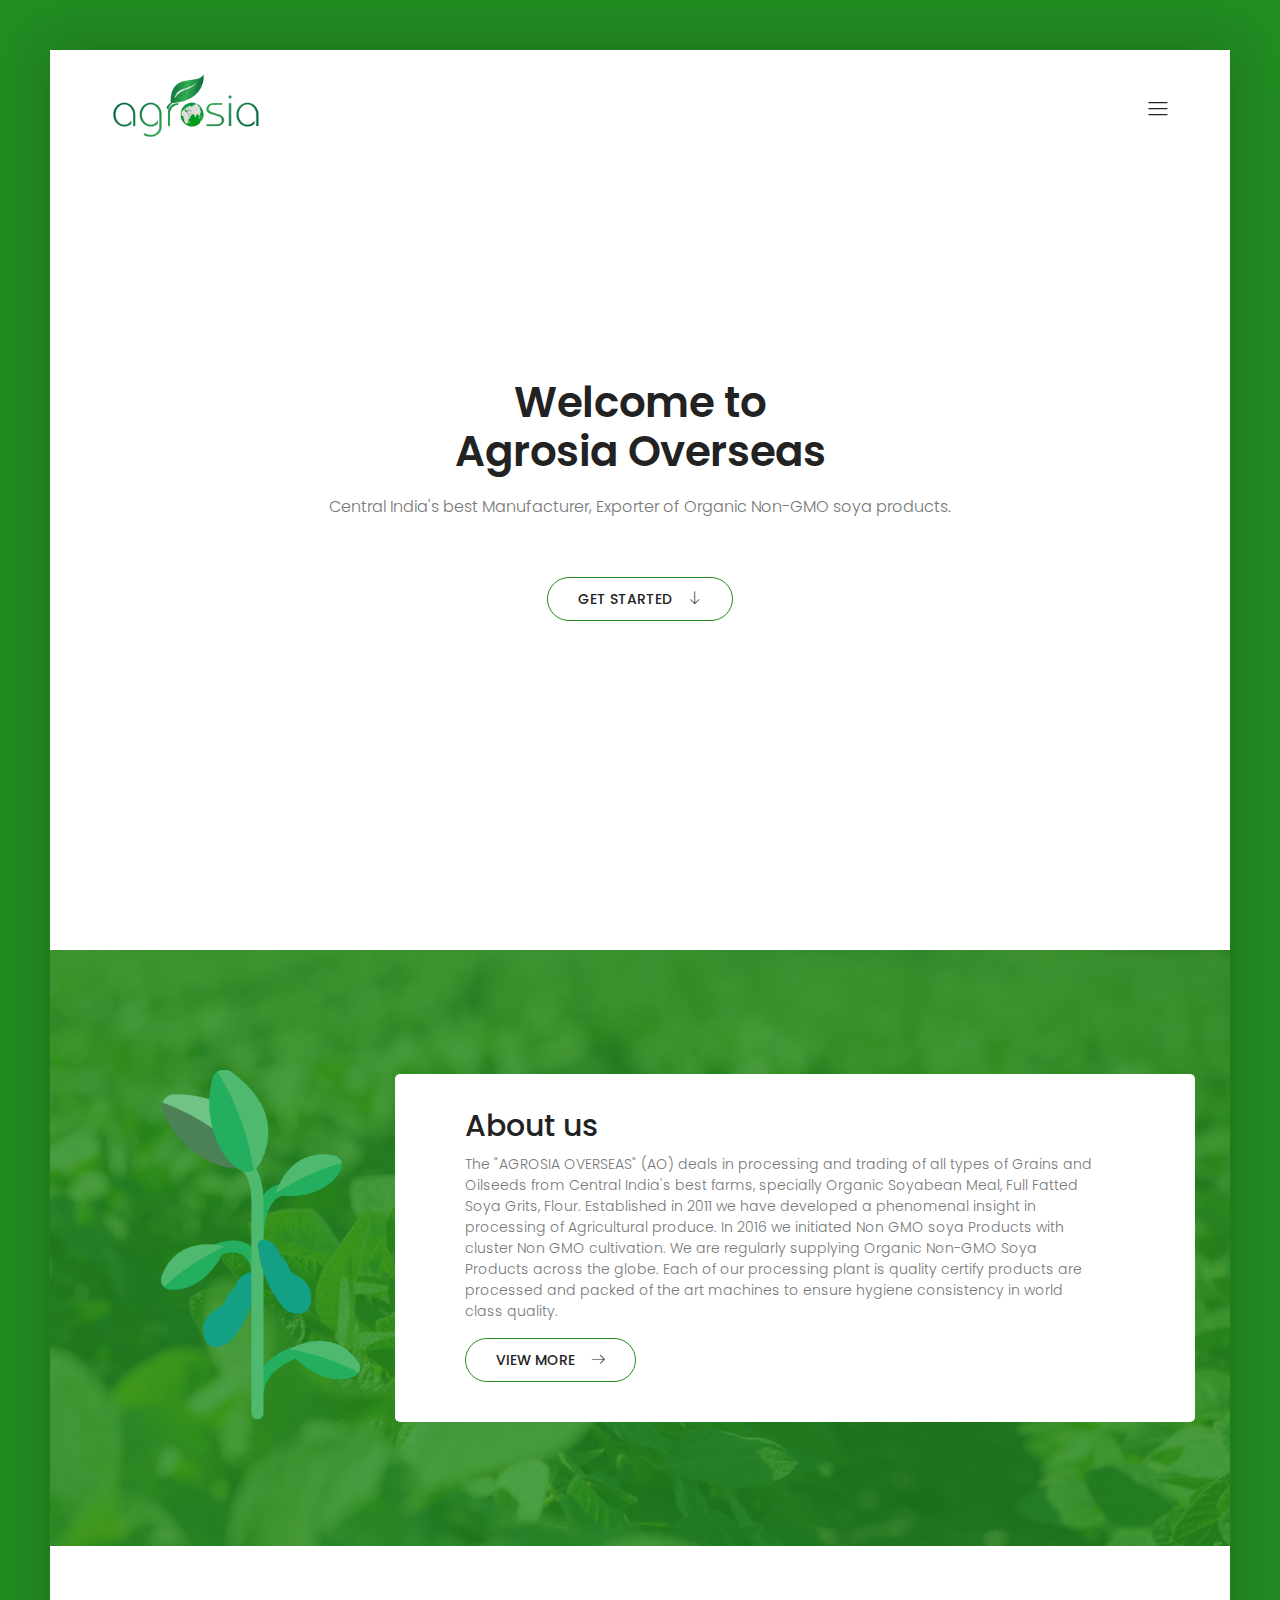
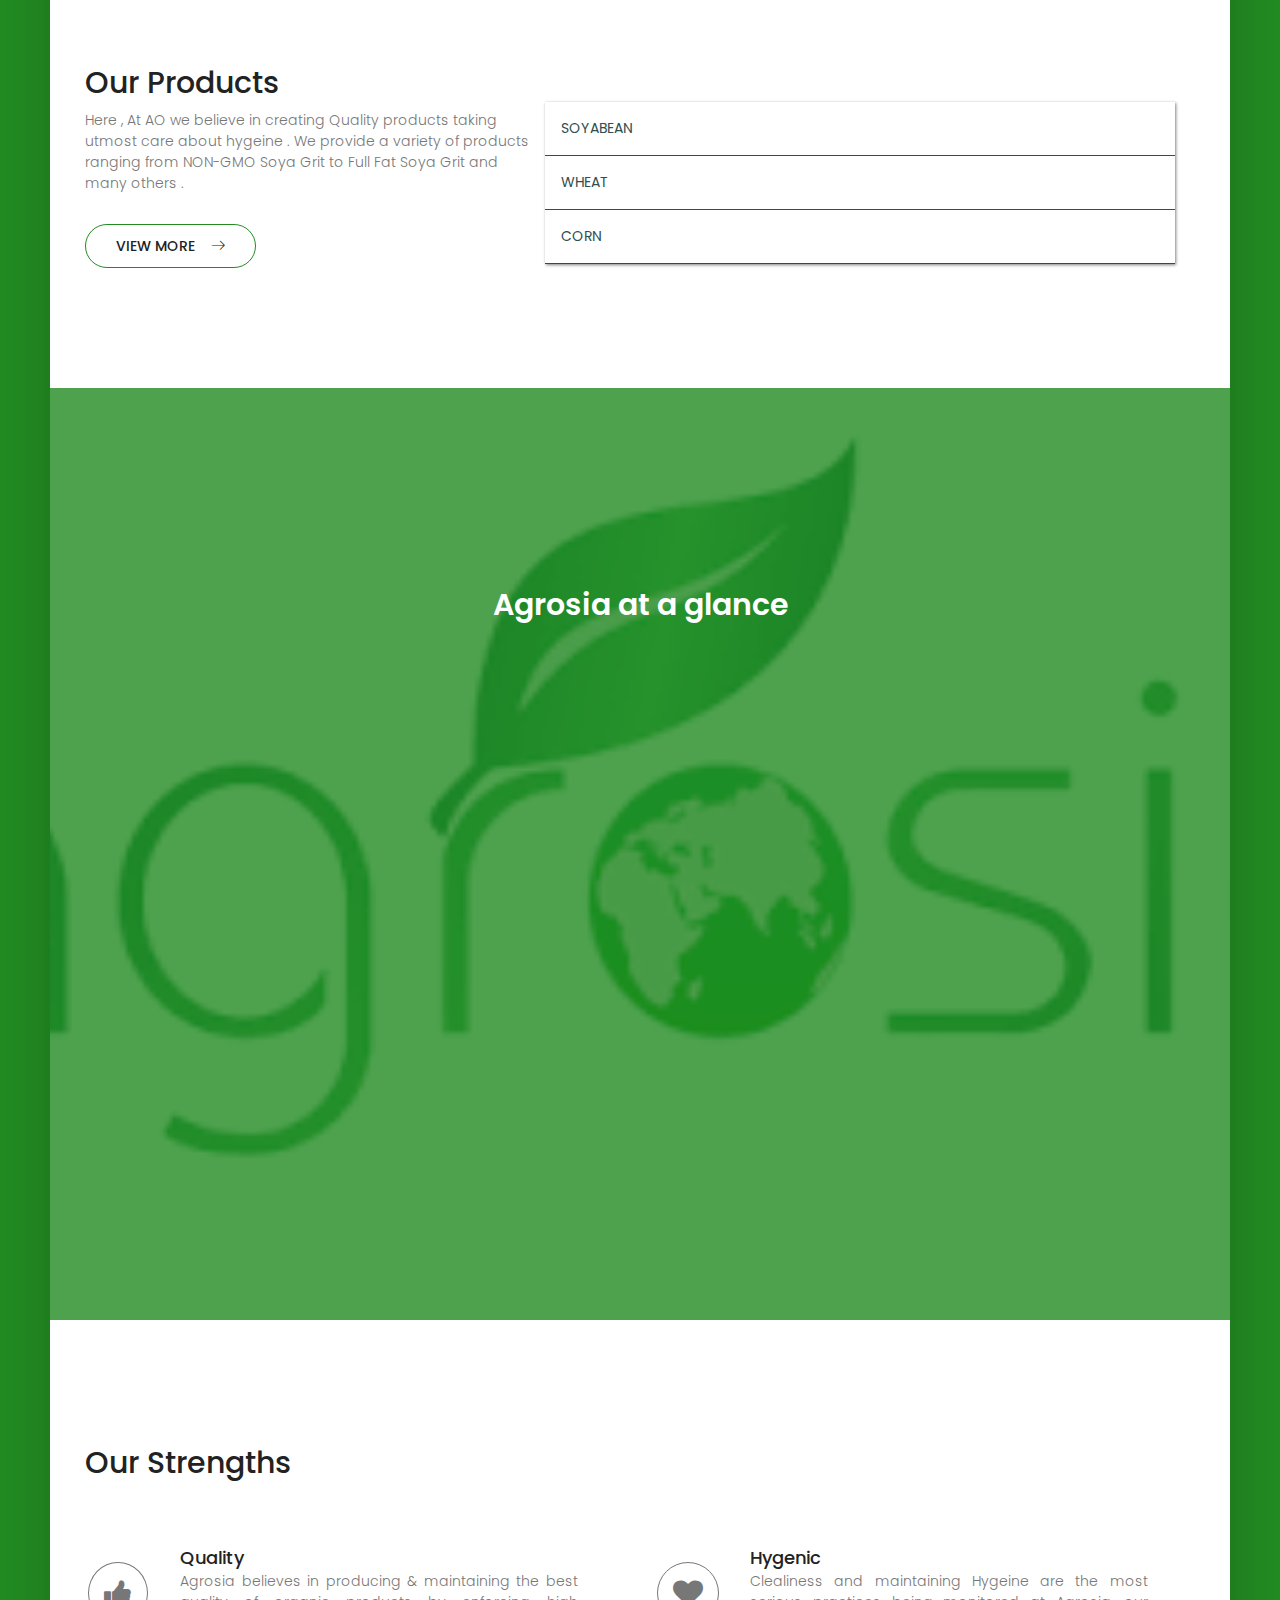
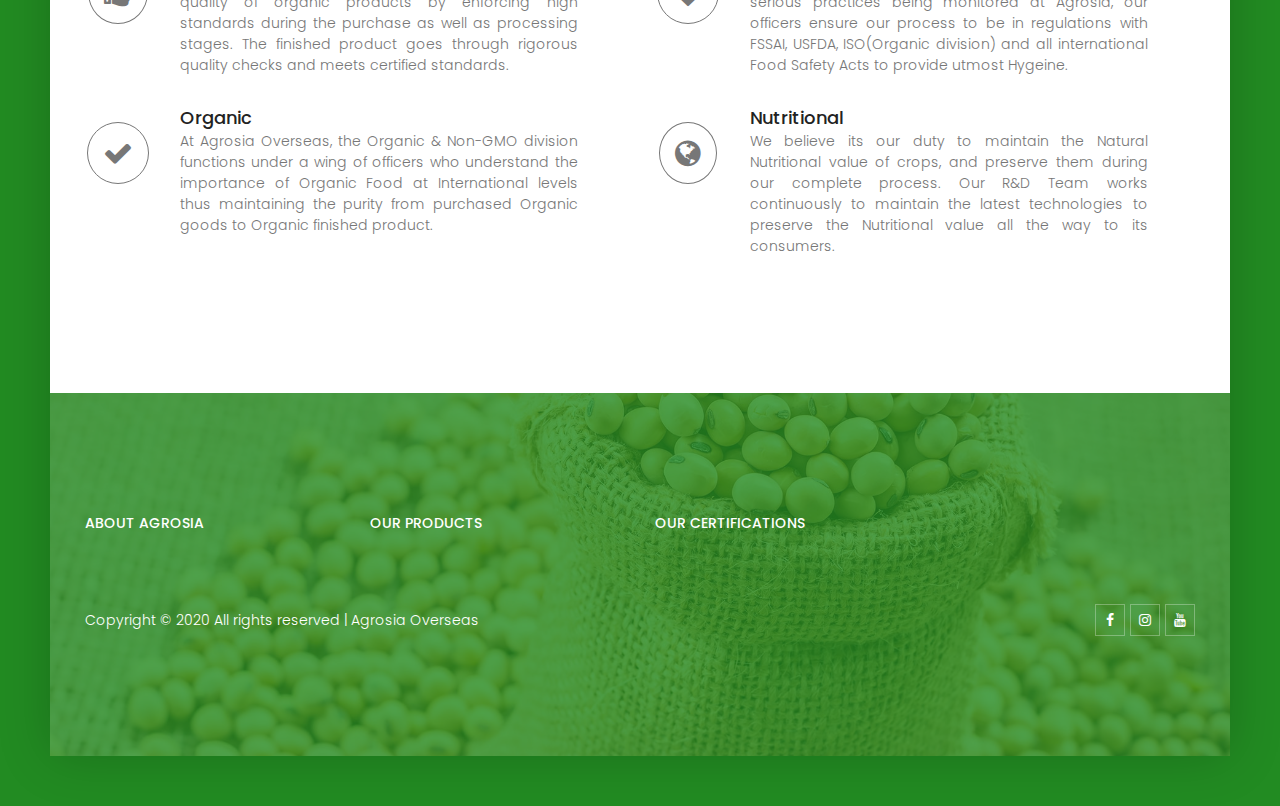
==== commit 9d260a64: "Updating My Changes" ====
--- a/index.html
+++ b/index.html
@@ -16,6 +16,7 @@
     <meta charset="UTF-8">
     <!-- Site Title -->
     <title>Agrosia Overseas - Organic Soya Products</title>
+    <script src="https://smtpjs.com/v3/smtp.js"></script>
 
     <link href="https://fonts.googleapis.com/css?family=Poppins:100,300,500" rel="stylesheet">
     <!--
@@ -46,8 +47,6 @@
                             <a href="about.html">About us</a>
                             <a href="products.html">Our Products</a>
                             <a href="certifications.html">Certifications</a>
-                            <a href="generic.html">Generic</a>
-                            <a href="elements.html">Elements</a>
                         </nav>
                         <div class="menu-bar"><span class="lnr lnr-menu"></span></div>
                     </div>
@@ -56,28 +55,29 @@
         </header>
         <!-- End Header Area -->
         <!-- Start Banner Area -->
-        <section class="banner-area relative">
+        <section class="banner-area relative" style="background-image:url('img/soyabean/StraightSoybeans.jpg');background-repeat: no-repeat;height: 100%;">
             <div class="overlay overlay-bg"></div>
             <div class="container">
                 <div class="row fullscreen align-items-center justify-content-between">
-                    <div class="col-lg-6 col-md-7 col-sm-8">
+                    <!-- <div class="col-lg-5 col-md-5 col-sm-4">
+                        <iframe width="412" height="236" src="https://www.youtube.com/embed/sKYngL51MMc?controls=0" frameborder="0" allow="accelerometer; autoplay; encrypted-media; gyroscope; picture-in-picture" allowfullscreen></iframe>
+                        <img src="img/soyabean/g3.jpg" alt="" class="img-fluid">
+                    </div> -->
+                    <div class="col-lg-12 col-md-12 col-sm-12" style="text-align: center;">
                         <div class="banner-content">
                             <h1>Welcome to <br> Agrosia Overseas</h1>
                             <p>Central India's best Manufacturer, Exporter of Organic Non-GMO soya products.</p>
                             <a href="#started" class="primary-btn">Get Started<span class="lnr lnr-arrow-down"></span></a>
                         </div>
                     </div>
-                    <div class="col-lg-5 col-md-5 col-sm-4">
-                        <img src="img/soyabean/Hand-holding-soybeans.jpg" alt="" class="img-fluid">
-                    </div>
                 </div>
             </div>
         </section>
         <!-- End Banner Area -->
         <!-- Start studio Area -->
-        <section class="section-gap studio-area" id="started">
+        <section class="section-gap studio-area">
             <div class="overlay overlay-bg"></div>
-            <div class="container">
+            <div class="container" id="started">
                 <div class="row align-items-center">
                     <div class="col-md-4 col-sm-6 text-center">
                         <div class="studio-thumb">
@@ -180,7 +180,6 @@
                     </div>
                 </div>
             </div>
-    </div>
     </section>
     <!-- End Achivement Area -->
     <!-- Start Video Area -->
@@ -198,62 +197,64 @@
     <section class="section-gap skill-area">
         <div class="container">
             <div class="row justify-content-between">
-                <div class="col-lg-5">
+                <div class="col-lg-12">
                     <div class="skill-content">
                         <h2>Our Strengths</h2>
-                        <p class="mb-30">Few would argue that, despite the advancements of feminism over the past three decades, women still face a double standard when it comes to their behavior. While men’s borderline-inappropriate behavior is often laughed off as “boys
-                            will be boys,” women face higher conduct </p>
-                        <a href="#" class="primary-btn">View More<span class="lnr lnr-arrow-right"></span></a>
                         <br><br>
-                    </div>
-                </div>
-                <div class="col-lg-6">
-                    <div class="row">
-                        <div class='box-hov'>
-                            <div class="col-lg-2 col-3" style="padding: 0px;text-align: center;padding-top: 30px">
-                                <span style="padding: 15px;border: 1px solid;border-radius: 50%;font-size: 30px" class="fa fa-thumbs-up icon-hov"></span>
-                            </div>
-                            <div class="col-lg-9 col-9" style="text-align:justify">
-                                <div style="display:flex;padding-top: 12px;">
-                                    <h4>Quality Assurance</h4>
+                        <div class='row'>
+                            <div class="col-lg-6">
+                                <div class="row">
+                                    <div class='box-hov'>
+                                        <div class="col-lg-2 col-3" style="padding: 0px;text-align: center;padding-top: 30px">
+                                            <span style="padding: 15px;border: 1px solid;border-radius: 50%;font-size: 30px" class="fa fa-thumbs-up icon-hov"></span>
+                                        </div>
+                                        <div class="col-lg-9 col-9" style="text-align:justify">
+                                            <div style="display:flex;padding-top: 12px;">
+                                                <h4>Quality</h4>
+                                            </div>
+                                            <p>Agrosia believes in producing & maintaining the best quality of organic products by enforcing high standards during the purchase as well as processing stages. The finished product goes through rigorous quality checks and meets certified standards.</p>
+                                        </div>
+                                    </div>
+            
+                                    <div class='box-hov'>
+                                        <div class="col-lg-2 col-3" style="padding: 0px;text-align: center;padding-top: 30px">
+                                            <span style="padding: 15px;border: 1px solid;border-radius: 50%;font-size: 30px" class="fa fa-check icon-hov"></span>
+                                        </div>
+                                        <div class="col-lg-9 col-9" style="text-align:justify">
+                                            <div style="display:flex;padding-top: 12px;">
+                                                <h4>Organic</h4>
+                                            </div>
+                                            <p>At Agrosia Overseas, the Organic & Non-GMO division functions under a wing of officers who understand the importance of Organic Food at International levels thus maintaining the purity from purchased Organic goods to Organic finished product.</p>
+                                        </div>
+                                    </div>
                                 </div>
-                                <p>Few would argue that, despite the advancements of feminism over the past three decades, women still face a double standard when it comes to their behavior.</p>
-                            </div>
-                        </div>
-
-                        <div class='box-hov'>
-                            <div class="col-lg-2 col-3" style="padding: 0px;text-align: center;padding-top: 30px">
-                                <span style="padding: 15px;border: 1px solid;border-radius: 50%;font-size: 30px" class="fa fa-check icon-hov"></span>
-                            </div>
-                            <div class="col-lg-9 col-9" style="text-align:justify">
-                                <div style="display:flex;padding-top: 12px;">
-                                    <h4>Organic Soya Seeds</h4>
+                            </div>
+                            <div class="col-lg-6">
+                                <div class="row">
+                                    <div class='box-hov'>
+                                        <div class="col-lg-2 col-3" style="padding: 0px;text-align: center;padding-top: 30px">
+                                            <span style="padding: 15px;border: 1px solid;border-radius: 50%;font-size: 30px" class="fa fa-heart icon-hov"></span>
+                                        </div>
+                                        <div class="col-lg-9 col-9" style="text-align:justify">
+                                            <div style="display:flex;padding-top: 12px;">
+                                                <h4>Hygenic</h4>
+                                            </div>
+                                            <p>Clealiness and maintaining Hygeine are the most serious practices being monitored at Agrosia, our officers ensure our process to be in regulations with FSSAI, USFDA, ISO(Organic division) and all international Food Safety Acts to provide utmost Hygeine.</p>
+                                        </div>
+                                    </div>
+            
+                                    <div class='box-hov'>
+                                        <div class="col-lg-2 col-3" style="padding: 0px;text-align: center;padding-top: 30px">
+                                            <span style="padding: 15px;border: 1px solid;border-radius: 50%;font-size: 30px" class="fa fa-globe icon-hov"></span>
+                                        </div>
+                                        <div class="col-lg-9 col-9" style="text-align:justify">
+                                            <div style="display:flex;padding-top: 12px;">
+                                                <h4>Nutritional</h4>
+                                            </div>
+                                            <p>We believe its our duty to maintain the Natural Nutritional value of crops, and preserve them during our complete process. Our R&D Team works continuously to maintain the latest technologies to preserve the Nutritional value all the way to its consumers.</p>
+                                        </div>
+                                    </div>
                                 </div>
-                                <p>Few would argue that, despite the advancements of feminism over the past three decades, women still face a double standard when it comes to their behavior.</p>
-                            </div>
-                        </div>
-
-                        <div class='box-hov'>
-                            <div class="col-lg-2 col-3" style="padding: 0px;text-align: center;padding-top: 30px">
-                                <span style="padding: 15px;border: 1px solid;border-radius: 50%;font-size: 30px" class="fa fa-globe icon-hov"></span>
-                            </div>
-                            <div class="col-lg-9 col-9" style="text-align:justify">
-                                <div style="display:flex;padding-top: 12px;">
-                                    <h4>Best in Class Infracture</h4>
-                                </div>
-                                <p>Few would argue that, despite the advancements of feminism over the past three decades, women still face a double standard when it comes to their behavior.</p>
-                            </div>
-                        </div>
-
-                        <div class='box-hov'>
-                            <div class="col-lg-2 col-3" style="padding: 0px;text-align: center;padding-top: 30px">
-                                <span style="padding: 15px;border: 1px solid;border-radius: 50%;font-size: 30px" class="fa fa-group icon-hov"></span>
-                            </div>
-                            <div class="col-lg-9 col-9" style="text-align:justify">
-                                <div style="display:flex;padding-top: 12px;">
-                                    <h4>Largest Farmer Network</h4>
-                                </div>
-                                <p>Few would argue that, despite the advancements of feminism over the past three decades, women still face a double standard when it comes to their behavior.</p>
                             </div>
                         </div>
                     </div>
@@ -263,7 +264,7 @@
     </section>
     <!-- End Skill Area -->
     <!-- Start Carousel Area -->
-    <section class="section-gap carousel-area">
+    <!-- <section class="section-gap carousel-area">
         <div class="overlay overlay-bg heading-choose">Why Choose us?</div>
         <div class="active-bottle-carousel">
             <div class="item">
@@ -374,11 +375,11 @@
 
 
         </div>
-    </section>
+    </section> -->
     <!-- End Carousel Area -->
 
     <!-- Start Contact Area -->
-    <section class="contact-area">
+    <!-- <section class="contact-area">
         <div class="container">
             <div class="row">
                 <div class="col-lg-4 col-md-6">
@@ -402,7 +403,7 @@
                 </div>
             </div>
         </div>
-    </section>
+    </section> -->
     <!-- End Contact Area -->
 
     <!-- Start Subscription Area -->
@@ -413,11 +414,11 @@
     <footer class="section-gap footer-widget-area">
         <div class="overlay overlay-bg"></div>
         <div class="container">
-            <div class="subscription-area">
+            <!-- <div class="subscription-area">
                 <div class="row justify-content-center">
                     <div class="col-lg-6">
                         <div id="mc_embed_signup">
-                            <form target="_blank" novalidate action="https://spondonit.us12.list-manage.com/subscribe/post?u=1462626880ade1ac87bd9c93a&id=92a4423d01" method="get" class="subscription relative">
+                            <form target="_blank" novalidate onclick="sendEmail()" method="get" class="subscription relative">
                                 <input type="email" name="EMAIL" placeholder="Email address" onfocus="this.placeholder = ''" onblur="this.placeholder = 'Email address'" required>
                                 <div style="position: absolute; left: -5000px;">
                                     <input type="text" name="b_36c4fd991d266f23781ded980_aefe40901a" tabindex="-1" value="">
@@ -428,42 +429,42 @@
                         </div>
                     </div>
                 </div>
-            </div>
+            </div> -->
             <div class="row">
                 <div class="col-lg-3 col-sm-6">
                     <div class="single-footer-widget">
-                        <h6 class="text-white text-uppercase mb-20">About Agency</h6>
-                        <ul class="footer-nav">
+                        <h6 class="text-white text-uppercase mb-20"><a style="color: white;" href='about.html'>About Agrosia</a></h6>
+                        <!-- <ul class="footer-nav">
                             <li><a href="#">Managed Website</a></li>
                             <li><a href="#">Manage Reputation</a></li>
                             <li><a href="#">Power Tools</a></li>
                             <li><a href="#">Marketing Service</a></li>
-                        </ul>
+                        </ul> -->
                     </div>
                 </div>
                 <div class="col-lg-3 col-sm-6">
                     <div class="single-footer-widget">
-                        <h6 class="text-white text-uppercase mb-20">Navigation Links</h6>
-                        <ul class="footer-nav">
+                        <h6 class="text-white text-uppercase mb-20"><a style="color: white;" href="products.html">Our Products</a></h6>
+                        <!-- <ul class="footer-nav">
                             <li><a href="#">Home</a></li>
                             <li><a href="#">Main Features</a></li>
                             <li><a href="#">Offered Services</a></li>
                             <li><a href="#">Latest Portfolio</a></li>
-                        </ul>
+                        </ul> -->
                     </div>
                 </div>
                 <div class="col-lg-3 col-sm-6">
                     <div class="single-footer-widget">
-                        <h6 class="text-white text-uppercase mb-20">Navigation Links</h6>
-                        <ul class="footer-nav">
+                        <h6 class="text-white text-uppercase mb-20"><a style="color: white;" href="certifications.html">Our Certifications</a></h6>
+                        <!-- <ul class="footer-nav">
                             <li><a href="#">Works & Builders</a></li>
                             <li><a href="#">Works & Wordpress</a></li>
                             <li><a href="#">Works & Templates</a></li>
-                        </ul>
-                    </div>
-                </div>
-
-                <div class="col-lg-3 col-sm-6">
+                        </ul> -->
+                    </div>
+                </div>
+
+                <!-- <div class="col-lg-3 col-sm-6">
                     <div class="single-footer-widget">
                         <h6 class="text-white text-uppercase mb-20">Instafeed</h6>
                         <ul class="instafeed d-flex flex-wrap">
@@ -477,15 +478,14 @@
                             <li><img src="img/i8.jpg" alt=""></li>
                         </ul>
                     </div>
-                </div>
+                </div> -->
             </div>
             <div class="footer-bottom d-flex justify-content-between align-items-center flex-wrap">
-                <p class="footer-text m-0">Copyright &copy; 2018 All rights reserved | This template is made with <i class="fa fa-heart-o" aria-hidden="true"></i> by <a href="https://colorlib.com/">Colorlib</a></p>
+                <p class="footer-text m-0">Copyright &copy; 2020 All rights reserved | Agrosia Overseas</p>
                 <div class="footer-social d-flex align-items-center">
-                    <a href="#"><i class="fa fa-facebook"></i></a>
-                    <a href="#"><i class="fa fa-twitter"></i></a>
-                    <a href="#"><i class="fa fa-dribbble"></i></a>
-                    <a href="#"><i class="fa fa-behance"></i></a>
+                    <a href="https://www.facebook.com/agrosiaoverseas/"><i class="fa fa-facebook"></i></a>
+                    <a href="https://www.instagram.com/agrosiaoverseas"><i class="fa fa-instagram"></i></a>
+                    <a href="https://www.youtube.com/channel/UC2Hgl95xZ7G--HFvJ2TX2iQ"><i class="fa fa-youtube"></i></a>
                 </div>
             </div>
         </div>
--- a/css/main.css
+++ b/css/main.css
@@ -2342,7 +2342,7 @@
 
 .video-area {
     position: relative;
-    background: url(../img/logo/agrosia.png) no-repeat center center/cover;
+    background: url(../img/logo/agrosia-1.png) no-repeat center center/cover;
 }
 
 .video-area .overlay-bg {
@@ -2554,7 +2554,7 @@
 
 .footer-widget-area {
     position: relative;
-    background: url(../img/f-bg.jpg) no-repeat center center/cover;
+    background: url(../img/soyabean/g3.jpg) no-repeat center center/cover;
 }
 
 .footer-widget-area .overlay-bg {
@@ -2658,7 +2658,7 @@
 
 .about-generic-area {
     position: relative;
-    background: url(../img/g-bg.jpg) no-repeat center center/cover;
+    background: url(../img/soyabean/StraightSoybeans.jpg) no-repeat center center/cover;
 }
 
 .about-generic-area .overlay-bg {
@@ -2725,4 +2725,34 @@
 .achivement-area .single-achivement-dark {
     margin-top: 30px;
     text-align: center;
+}
+
+.single-achivement {
+    display: inline;
+}
+
+.single-achivement .img-top {
+    display: none;
+    top: 0;
+    left: 0;
+    z-index: 99;
+}
+.single-achivement:hover .img-top {
+    display: inline;
+    top: 0;
+    left: 0;
+    z-index: 99;
+}
+
+.single-achivement .img-back {
+    display: inline;
+    top: 0;
+    left: 0;
+    z-index: 99;
+}
+.single-achivement:hover .img-back {
+    display: none;
+    top: 0;
+    left: 0;
+    z-index: 99;
 }--- a/css/styles.css
+++ b/css/styles.css
@@ -37,4 +37,8 @@
 
 .accordion-content ul hr {
     margin: 0.3rem 0;
+}
+
+b {
+    color: rgb(10, 126, 10);
 }